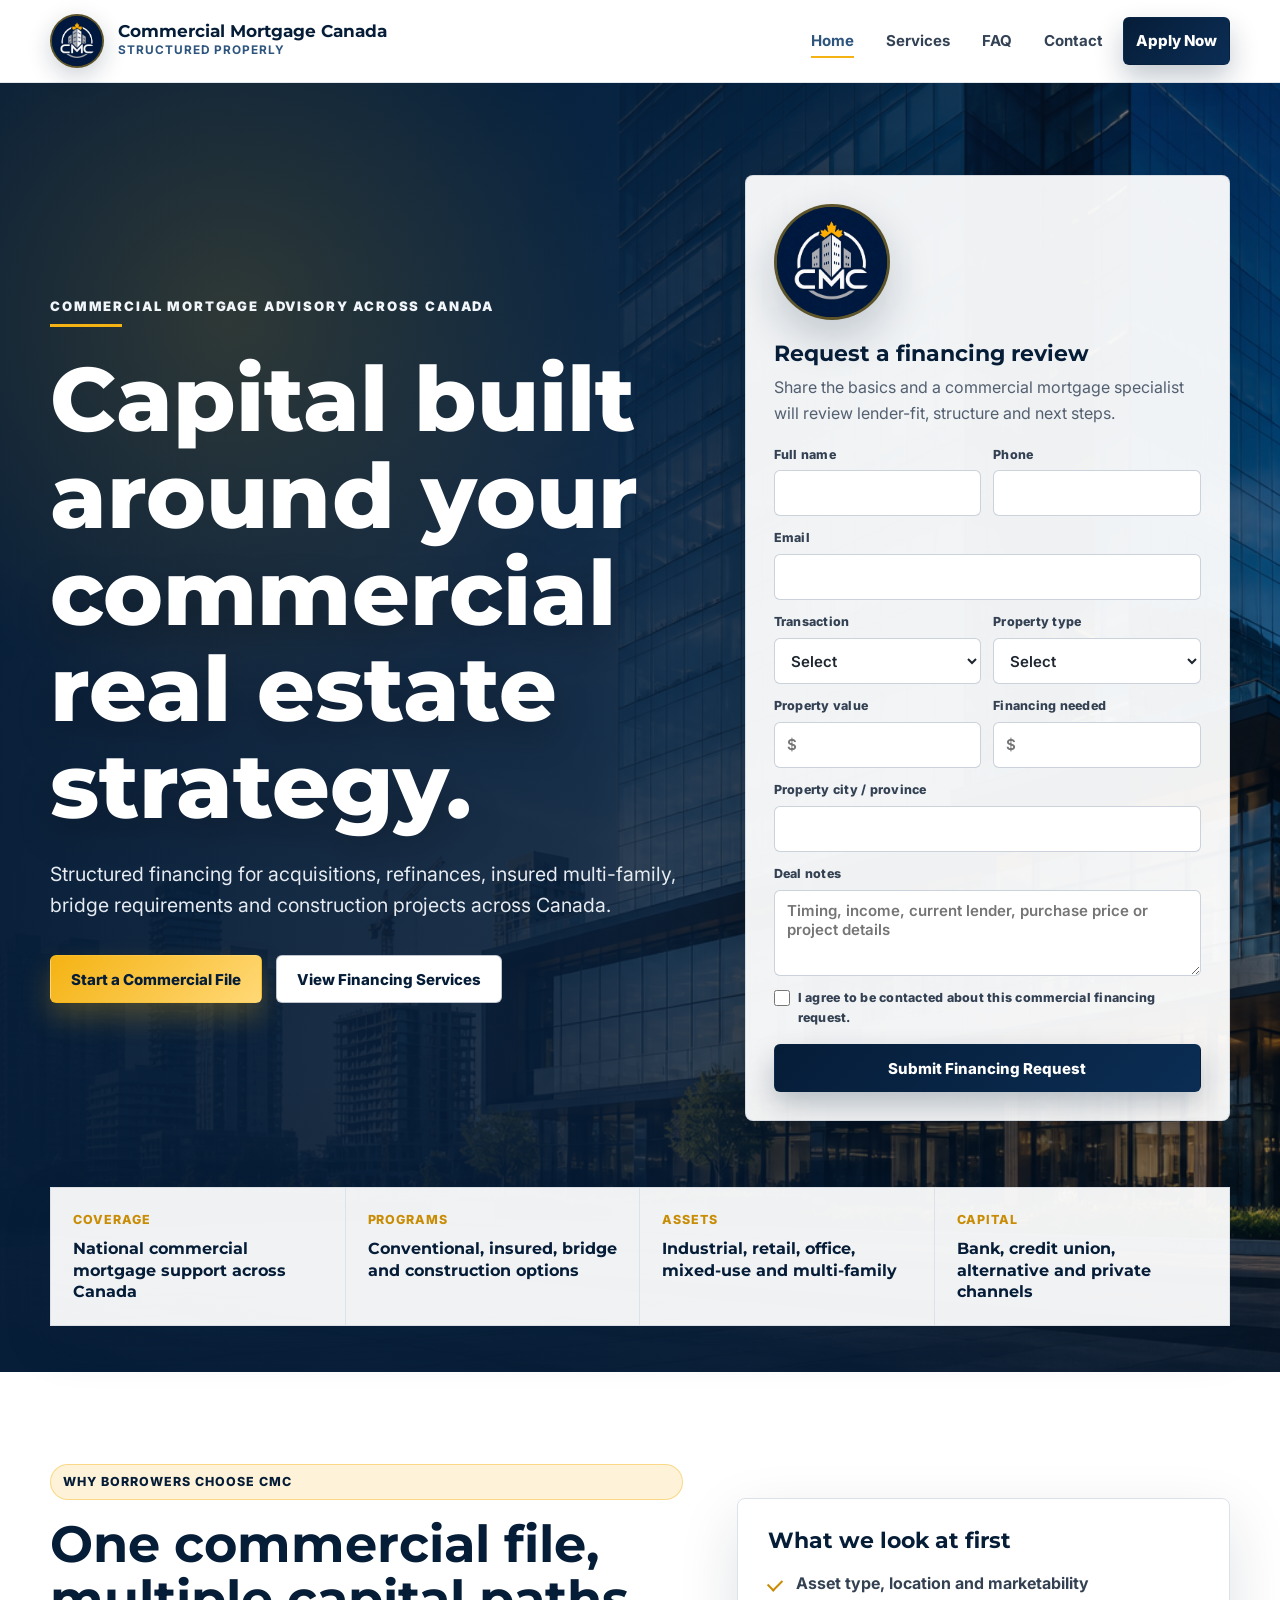
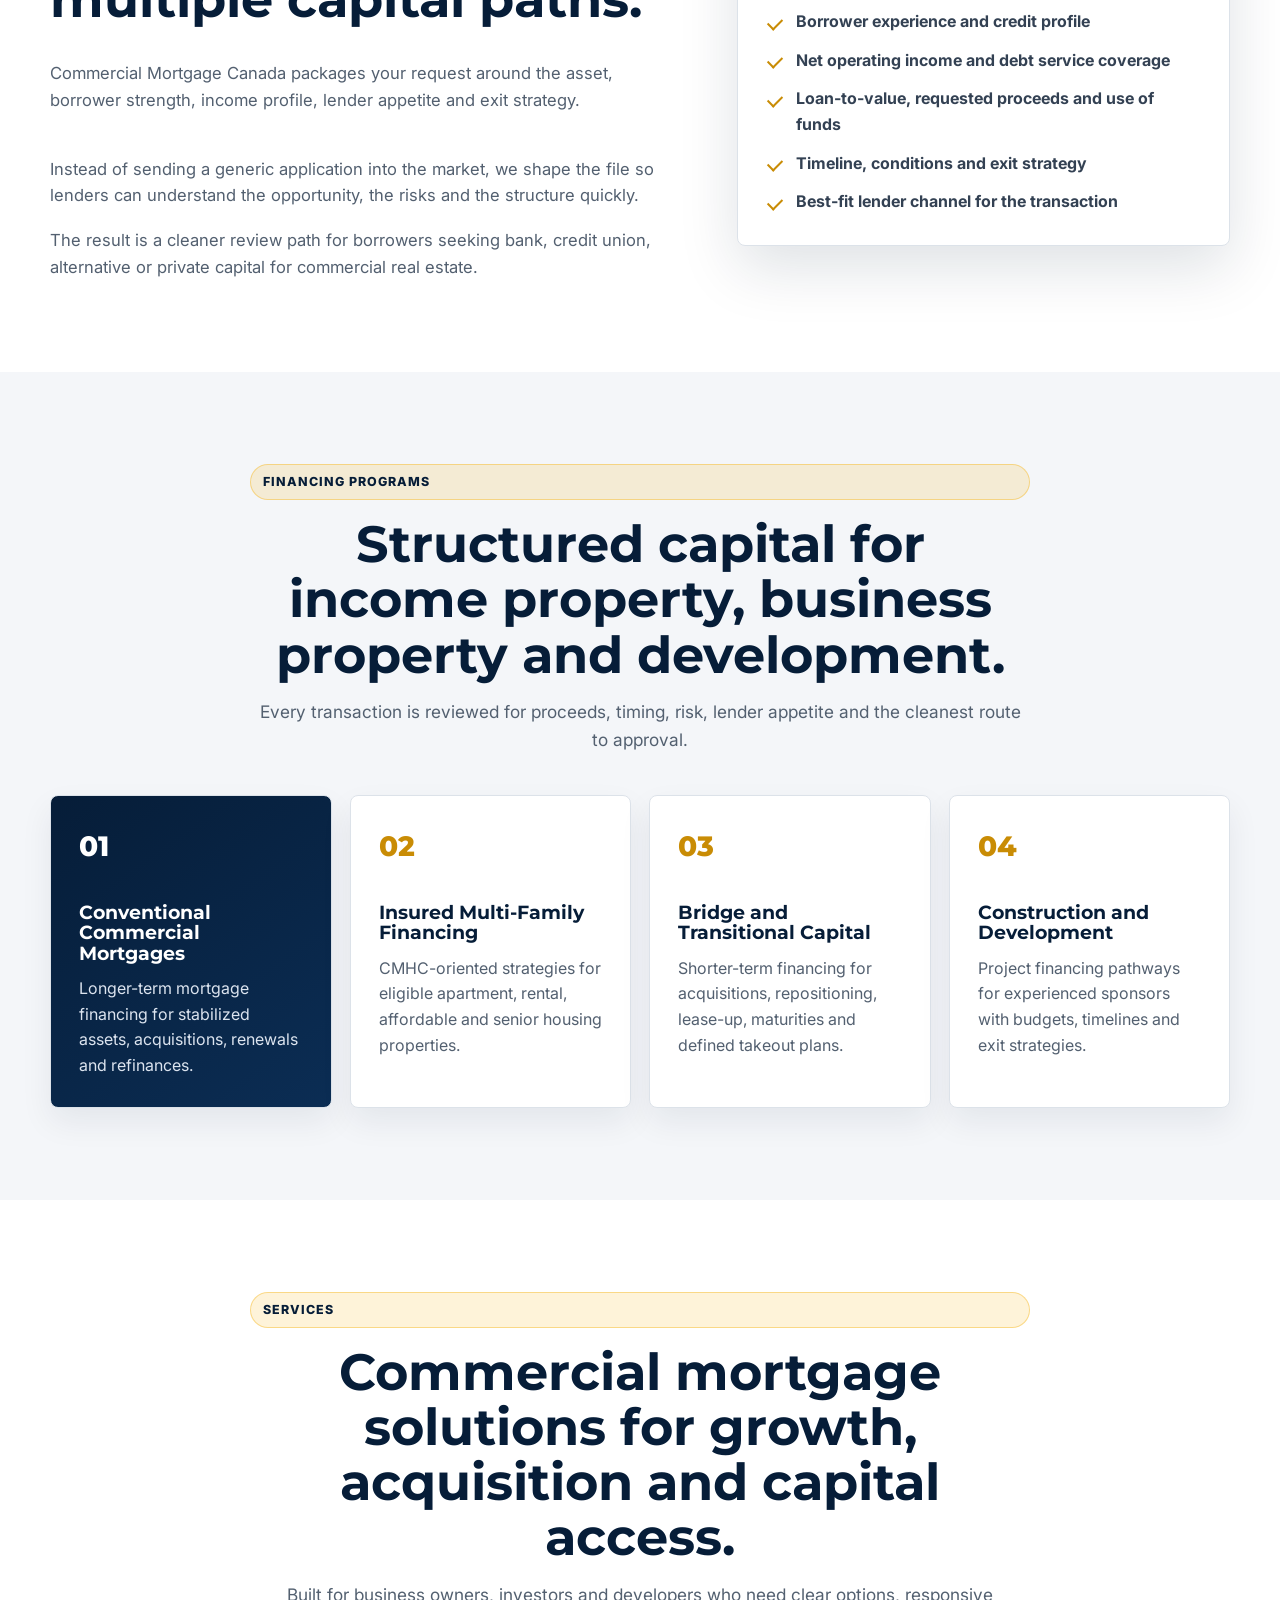
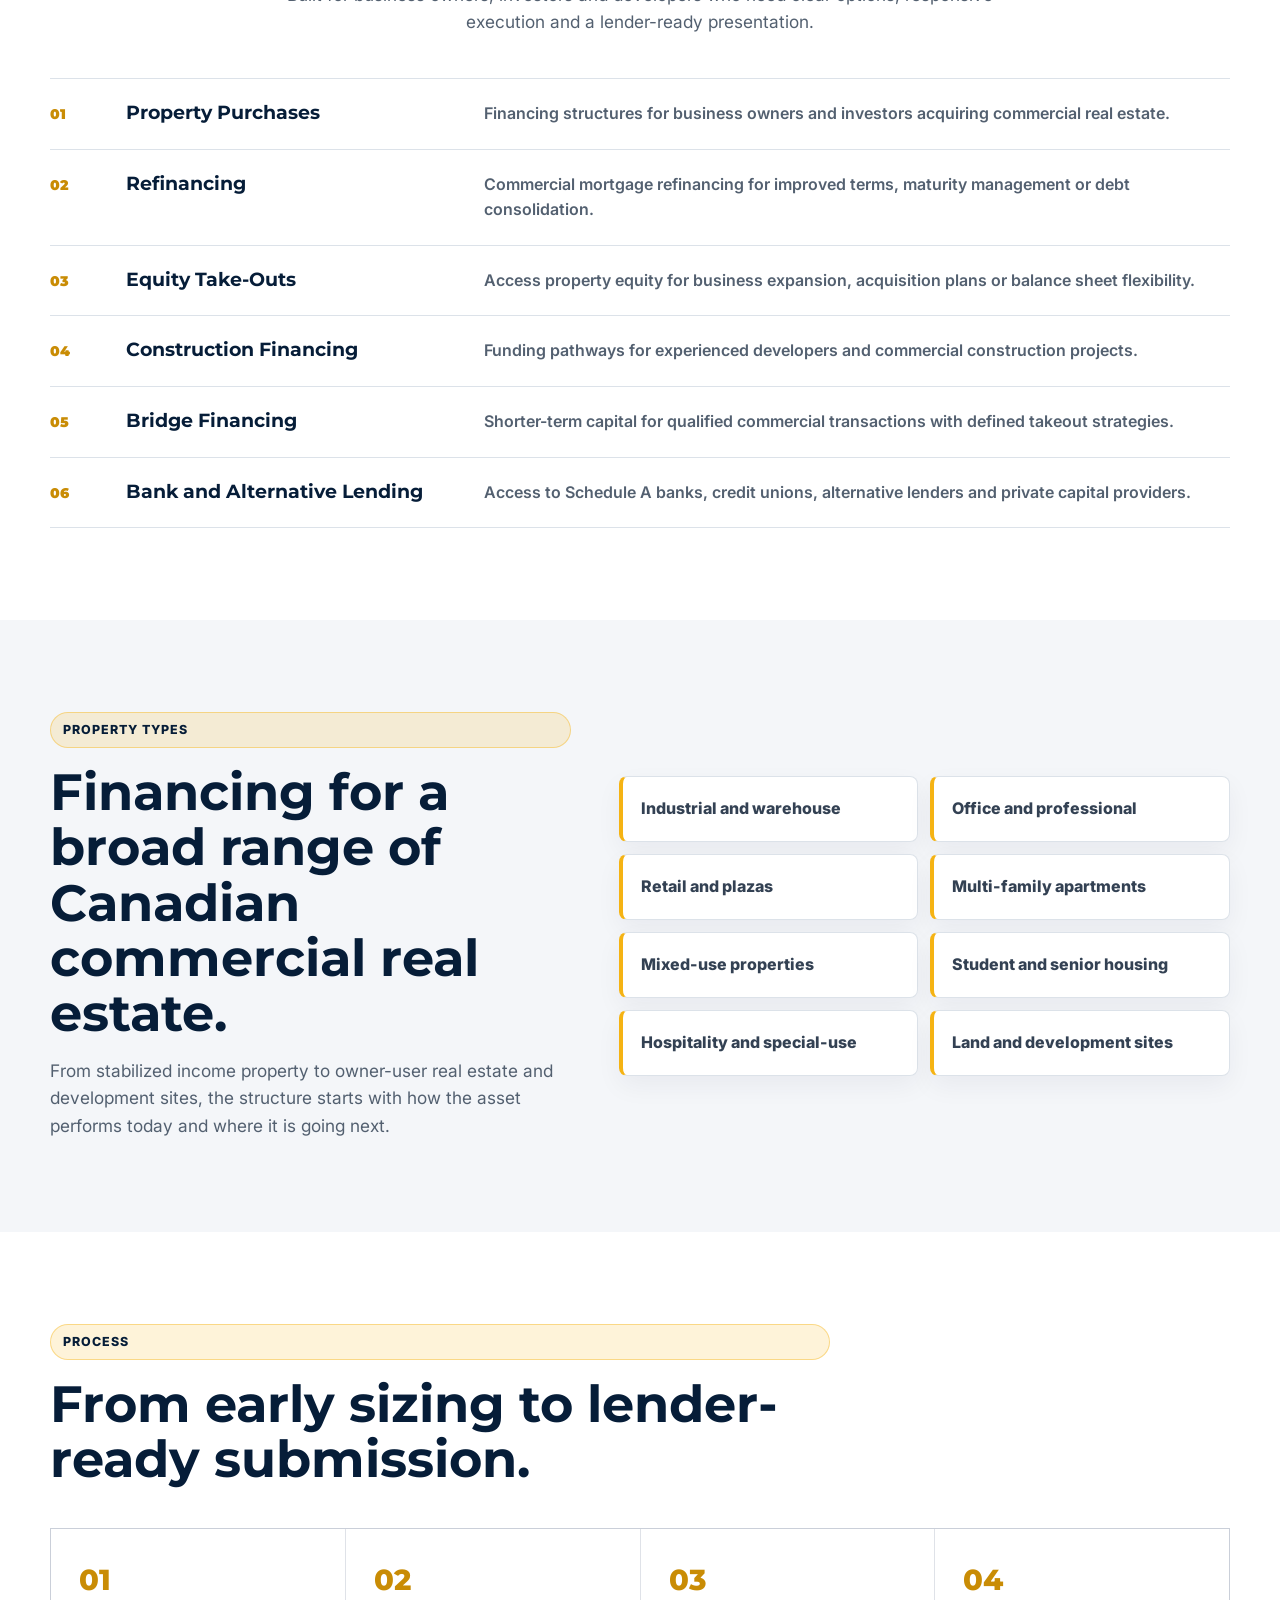
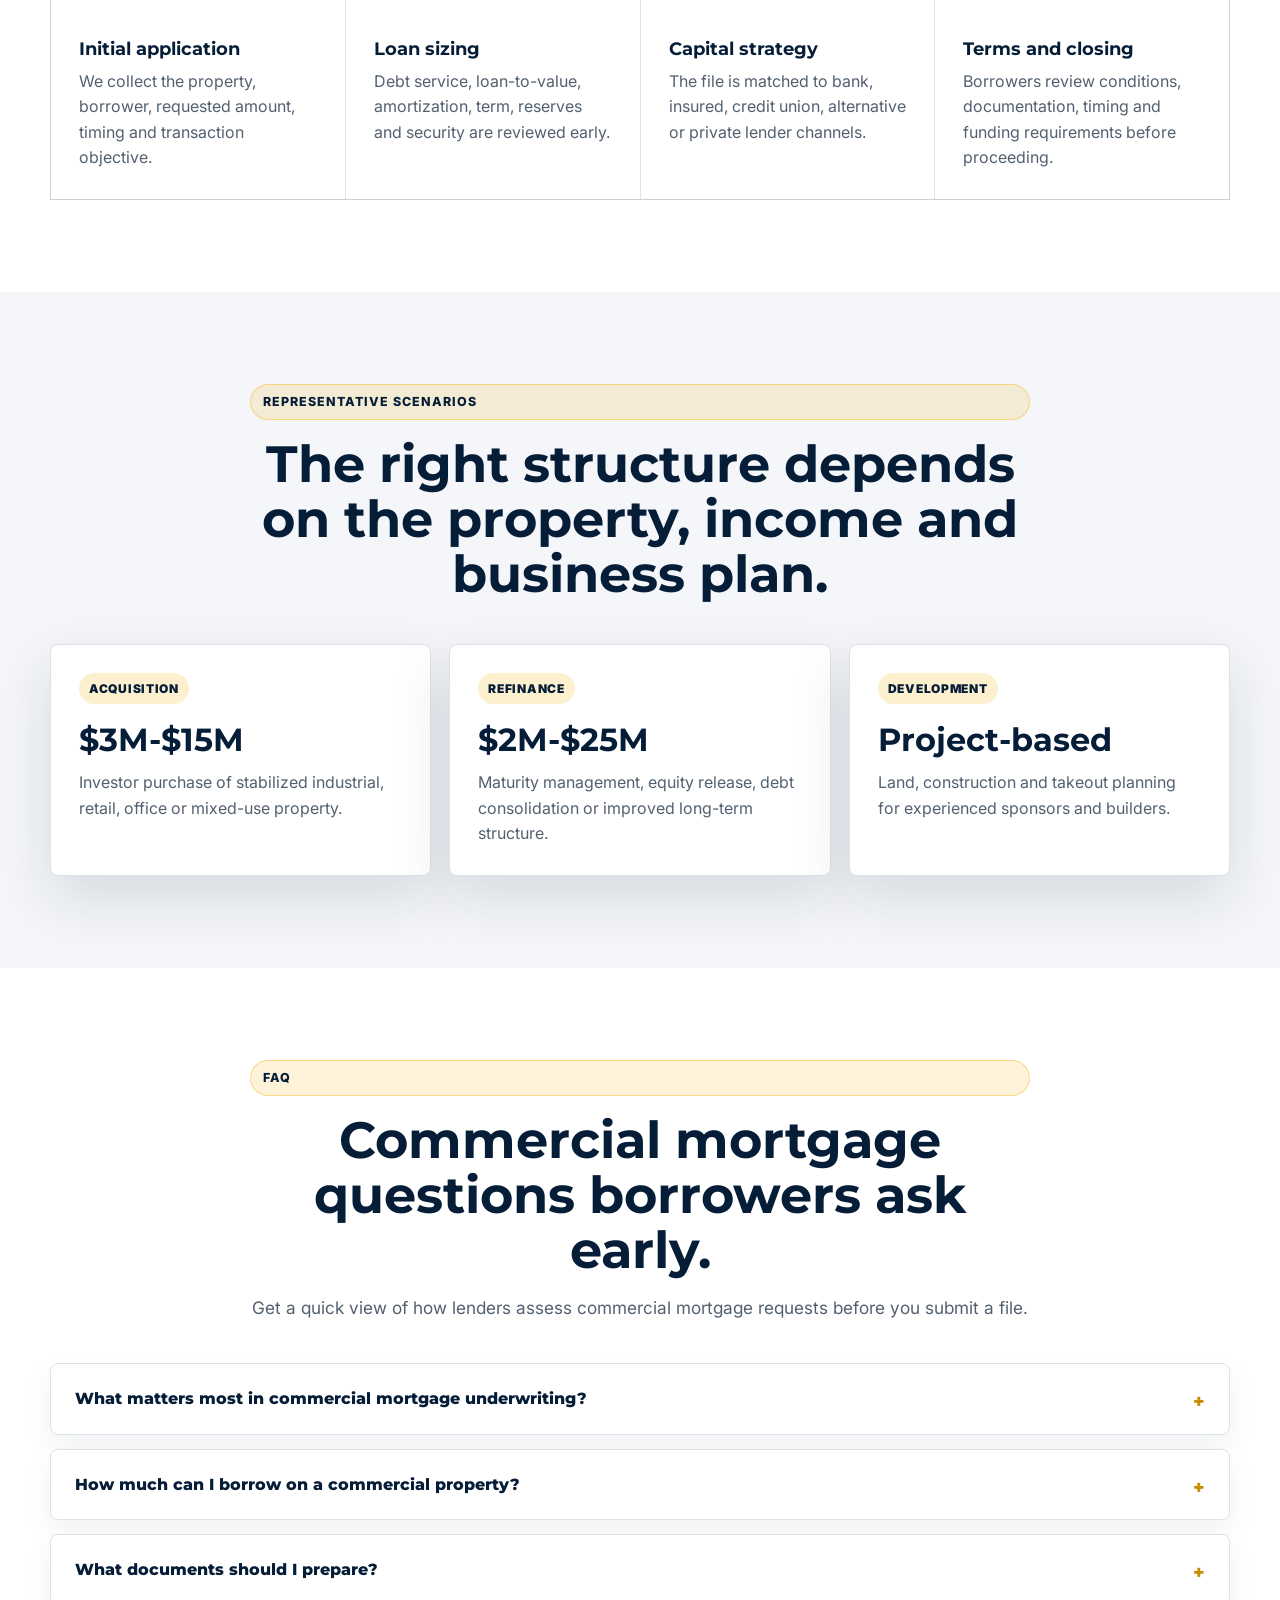
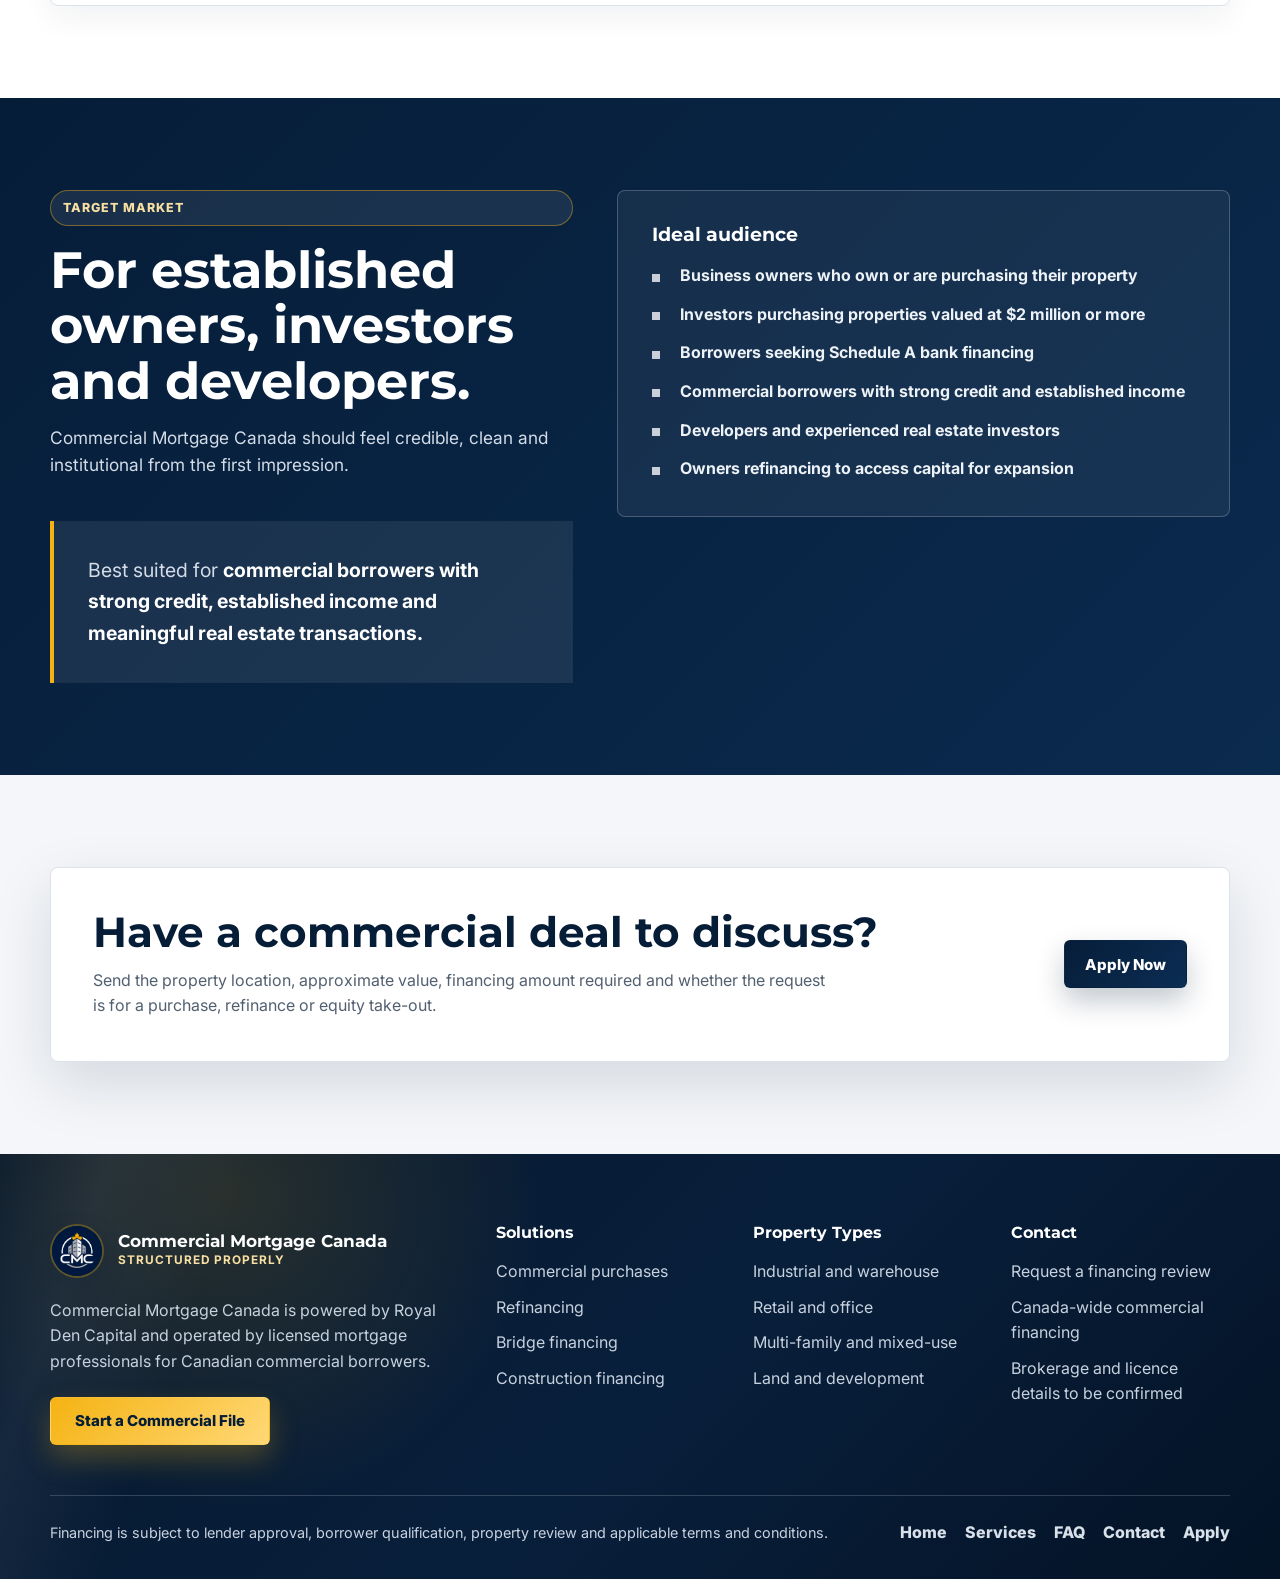
==== index.html @ d7c98128 "Initial commercial mortgage website" ====
<!DOCTYPE html>
<html lang="en">
<head>
  <meta charset="utf-8">
  <meta name="viewport" content="width=device-width, initial-scale=1">
  <title>Commercial Mortgage Canada | Commercial Mortgage Financing Across Canada</title>
  <meta name="description" content="Commercial mortgage financing for Canadian investors, developers and business owners. Conventional, insured, bridge, construction and refinance solutions.">
  <link rel="preconnect" href="https://fonts.googleapis.com">
  <link rel="preconnect" href="https://fonts.gstatic.com" crossorigin>
  <link href="https://fonts.googleapis.com/css2?family=Inter:wght@400;500;600;700;800&amp;family=Montserrat:wght@600;700;800&amp;display=swap" rel="stylesheet">
  <link rel="stylesheet" href="styles.css">
</head>
<body>
  <header class="site-header">
    <nav class="nav" aria-label="Primary navigation">
      <a class="brand" href="index.html" aria-label="Commercial Mortgage Canada home">
        <img class="brand-logo" src="assets/cmc-logo.jpeg" alt="" aria-hidden="true">
        <span class="logo-text">
          <strong>Commercial Mortgage Canada</strong>
          <span>Structured properly</span>
        </span>
      </a>
      <div class="nav-links">
        <a href="index.html" aria-current="page">Home</a>
        <a href="services.html">Services</a>
        <a href="faq.html">FAQ</a>
        <a href="contact.html">Contact</a>
        <a class="button button-primary" href="#application">Apply Now</a>
      </div>
    </nav>
  </header>

  <main>
    <section class="hero">
      <div class="container">
        <div class="hero-grid">
          <div>
            <span class="hero-kicker">Commercial mortgage advisory across Canada</span>
            <h1>Capital built around your <span>commercial real estate strategy.</span></h1>
            <p class="hero-lead">
              Structured financing for acquisitions, refinances, insured multi-family, bridge requirements and construction projects across Canada.
            </p>
            <div class="hero-actions">
              <a class="button button-light" href="#application">Start a Commercial File</a>
              <a class="button button-secondary" href="services.html">View Financing Services</a>
            </div>
          </div>
          <aside class="application-card" id="application" aria-label="Commercial mortgage application form">
            <img class="hero-logo" src="assets/cmc-logo.jpeg" alt="Commercial Mortgage Canada logo">
            <h2>Request a financing review</h2>
            <p>Share the basics and a commercial mortgage specialist will review lender-fit, structure and next steps.</p>
            <form class="lead-form" action="#" method="post">
              <div class="form-row">
                <label>
                  Full name
                  <input name="Full name" type="text" autocomplete="name" required>
                </label>
                <label>
                  Phone
                  <input name="Phone" type="tel" autocomplete="tel" required>
                </label>
              </div>
              <label>
                Email
                <input name="Email" type="email" autocomplete="email" required>
              </label>
              <div class="form-row">
                <label>
                  Transaction
                  <select name="Transaction type" required>
                    <option value="">Select</option>
                    <option>Purchase</option>
                    <option>Refinance</option>
                    <option>Equity take-out</option>
                    <option>Construction</option>
                    <option>Bridge financing</option>
                  </select>
                </label>
                <label>
                  Property type
                  <select name="Property type" required>
                    <option value="">Select</option>
                    <option>Commercial</option>
                    <option>Industrial</option>
                    <option>Multi-family</option>
                    <option>Mixed-use</option>
                    <option>Land/development</option>
                  </select>
                </label>
              </div>
              <div class="form-row">
                <label>
                  Property value
                  <input name="Property value" type="text" inputmode="decimal" placeholder="$">
                </label>
                <label>
                  Financing needed
                  <input name="Financing needed" type="text" inputmode="decimal" placeholder="$">
                </label>
              </div>
              <label>
                Property city / province
                <input name="Property location" type="text" autocomplete="address-level2">
              </label>
              <label>
                Deal notes
                <textarea name="Deal notes" rows="3" placeholder="Timing, income, current lender, purchase price or project details"></textarea>
              </label>
              <label class="consent-line">
                <input name="Consent" type="checkbox" required>
                <span>I agree to be contacted about this commercial financing request.</span>
              </label>
              <button class="button button-primary" type="submit">Submit Financing Request</button>
            </form>
          </aside>
        </div>

        <div class="trust-bar" aria-label="Commercial Mortgage Canada capabilities">
          <div class="trust-item">
            <span>Coverage</span>
            <strong>National commercial mortgage support across Canada</strong>
          </div>
          <div class="trust-item">
            <span>Programs</span>
            <strong>Conventional, insured, bridge and construction options</strong>
          </div>
          <div class="trust-item">
            <span>Assets</span>
            <strong>Industrial, retail, office, mixed-use and multi-family</strong>
          </div>
          <div class="trust-item">
            <span>Capital</span>
            <strong>Bank, credit union, alternative and private channels</strong>
          </div>
        </div>
      </div>
    </section>

    <section class="section">
      <div class="container split">
        <div class="content-copy">
          <div class="section-heading">
            <span class="eyebrow">Why borrowers choose CMC</span>
            <h2>One commercial file, multiple capital paths.</h2>
            <p>
              Commercial Mortgage Canada packages your request around the asset, borrower strength, income profile, lender appetite and exit strategy.
            </p>
          </div>
          <p>
            Instead of sending a generic application into the market, we shape the file so lenders can understand the opportunity, the risks and the structure quickly.
          </p>
          <p>
            The result is a cleaner review path for borrowers seeking bank, credit union, alternative or private capital for commercial real estate.
          </p>
        </div>
        <aside class="finance-panel">
          <h3>What we look at first</h3>
          <ul class="check-list">
            <li>Asset type, location and marketability</li>
            <li>Borrower experience and credit profile</li>
            <li>Net operating income and debt service coverage</li>
            <li>Loan-to-value, requested proceeds and use of funds</li>
            <li>Timeline, conditions and exit strategy</li>
            <li>Best-fit lender channel for the transaction</li>
          </ul>
        </aside>
      </div>
    </section>

    <section class="section section-muted">
      <div class="container">
        <div class="section-heading center">
          <span class="eyebrow">Financing programs</span>
          <h2>Structured capital for income property, business property and development.</h2>
          <p>
            Every transaction is reviewed for proceeds, timing, risk, lender appetite and the cleanest route to approval.
          </p>
        </div>
        <div class="program-grid">
          <article class="program-card featured">
            <span>01</span>
            <h3>Conventional Commercial Mortgages</h3>
            <p>Longer-term mortgage financing for stabilized assets, acquisitions, renewals and refinances.</p>
          </article>
          <article class="program-card">
            <span>02</span>
            <h3>Insured Multi-Family Financing</h3>
            <p>CMHC-oriented strategies for eligible apartment, rental, affordable and senior housing properties.</p>
          </article>
          <article class="program-card">
            <span>03</span>
            <h3>Bridge and Transitional Capital</h3>
            <p>Shorter-term financing for acquisitions, repositioning, lease-up, maturities and defined takeout plans.</p>
          </article>
          <article class="program-card">
            <span>04</span>
            <h3>Construction and Development</h3>
            <p>Project financing pathways for experienced sponsors with budgets, timelines and exit strategies.</p>
          </article>
        </div>
      </div>
    </section>

    <section class="section">
      <div class="container">
        <div class="section-heading center">
          <span class="eyebrow">Services</span>
          <h2>Commercial mortgage solutions for growth, acquisition and capital access.</h2>
          <p>
            Built for business owners, investors and developers who need clear options, responsive execution and a lender-ready presentation.
          </p>
        </div>
        <div class="service-links">
          <a class="service-link" href="commercial-purchases.html">
            <span>01</span>
            <strong>Property Purchases</strong>
            <em>Financing structures for business owners and investors acquiring commercial real estate.</em>
          </a>
          <a class="service-link" href="refinancing.html">
            <span>02</span>
            <strong>Refinancing</strong>
            <em>Commercial mortgage refinancing for improved terms, maturity management or debt consolidation.</em>
          </a>
          <a class="service-link" href="refinancing.html">
            <span>03</span>
            <strong>Equity Take-Outs</strong>
            <em>Access property equity for business expansion, acquisition plans or balance sheet flexibility.</em>
          </a>
          <a class="service-link" href="construction-financing.html">
            <span>04</span>
            <strong>Construction Financing</strong>
            <em>Funding pathways for experienced developers and commercial construction projects.</em>
          </a>
          <a class="service-link" href="bridge-financing.html">
            <span>05</span>
            <strong>Bridge Financing</strong>
            <em>Shorter-term capital for qualified commercial transactions with defined takeout strategies.</em>
          </a>
          <a class="service-link" href="services.html">
            <span>06</span>
            <strong>Bank and Alternative Lending</strong>
            <em>Access to Schedule A banks, credit unions, alternative lenders and private capital providers.</em>
          </a>
        </div>
      </div>
    </section>

    <section class="section section-muted">
      <div class="container">
        <div class="asset-layout">
          <div class="section-heading">
            <span class="eyebrow">Property types</span>
            <h2>Financing for a broad range of Canadian commercial real estate.</h2>
            <p>
              From stabilized income property to owner-user real estate and development sites, the structure starts with how the asset performs today and where it is going next.
            </p>
          </div>
          <div class="asset-grid">
            <span>Industrial and warehouse</span>
            <span>Office and professional</span>
            <span>Retail and plazas</span>
            <span>Multi-family apartments</span>
            <span>Mixed-use properties</span>
            <span>Student and senior housing</span>
            <span>Hospitality and special-use</span>
            <span>Land and development sites</span>
          </div>
        </div>
      </div>
    </section>

    <section class="section">
      <div class="container">
        <div class="section-heading">
          <span class="eyebrow">Process</span>
          <h2>From early sizing to lender-ready submission.</h2>
        </div>
        <div class="process-grid">
          <article class="process-step">
            <span>01</span>
            <h3>Initial application</h3>
            <p>We collect the property, borrower, requested amount, timing and transaction objective.</p>
          </article>
          <article class="process-step">
            <span>02</span>
            <h3>Loan sizing</h3>
            <p>Debt service, loan-to-value, amortization, term, reserves and security are reviewed early.</p>
          </article>
          <article class="process-step">
            <span>03</span>
            <h3>Capital strategy</h3>
            <p>The file is matched to bank, insured, credit union, alternative or private lender channels.</p>
          </article>
          <article class="process-step">
            <span>04</span>
            <h3>Terms and closing</h3>
            <p>Borrowers review conditions, documentation, timing and funding requirements before proceeding.</p>
          </article>
        </div>
      </div>
    </section>

    <section class="section section-muted">
      <div class="container">
        <div class="section-heading center">
          <span class="eyebrow">Representative scenarios</span>
          <h2>The right structure depends on the property, income and business plan.</h2>
        </div>
        <div class="scenario-grid">
          <article class="scenario-card">
            <span>Acquisition</span>
            <strong>$3M-$15M</strong>
            <p>Investor purchase of stabilized industrial, retail, office or mixed-use property.</p>
          </article>
          <article class="scenario-card">
            <span>Refinance</span>
            <strong>$2M-$25M</strong>
            <p>Maturity management, equity release, debt consolidation or improved long-term structure.</p>
          </article>
          <article class="scenario-card">
            <span>Development</span>
            <strong>Project-based</strong>
            <p>Land, construction and takeout planning for experienced sponsors and builders.</p>
          </article>
        </div>
      </div>
    </section>

    <section class="section">
      <div class="container">
        <div class="section-heading center">
          <span class="eyebrow">FAQ</span>
          <h2>Commercial mortgage questions borrowers ask early.</h2>
          <p>
            Get a quick view of how lenders assess commercial mortgage requests before you submit a file.
          </p>
        </div>
        <div class="faq-list">
          <details class="faq-item">
            <summary>What matters most in commercial mortgage underwriting?</summary>
            <p>Lenders review the property, borrower, income, loan-to-value, debt service coverage, market, lease profile, environmental risk and exit strategy. Personal strength matters, but income-producing commercial property is heavily assessed on the asset's cash flow.</p>
          </details>
          <details class="faq-item">
            <summary>How much can I borrow on a commercial property?</summary>
            <p>The answer depends on property type, value, net operating income, debt service coverage, lender channel and transaction purpose. Stabilized income properties often size differently than construction, land, hospitality or bridge scenarios.</p>
          </details>
          <details class="faq-item">
            <summary>What documents should I prepare?</summary>
            <p>Useful starting documents include a rent roll, operating statements, purchase agreement or mortgage statement, property tax bill, borrower financials, corporate structure, appraisal if available and a clear summary of the request.</p>
          </details>
        </div>
      </div>
    </section>

    <section class="section section-navy">
      <div class="container audience-grid">
        <div>
          <div class="section-heading">
            <span class="eyebrow">Target Market</span>
            <h2>For established owners, investors and developers.</h2>
            <p>
              Commercial Mortgage Canada should feel credible, clean and institutional from the first impression.
            </p>
          </div>
          <div class="profile-block">
            <p>
              Best suited for <strong>commercial borrowers with strong credit, established income and meaningful real estate transactions.</strong>
            </p>
          </div>
        </div>
        <div class="audience-card">
          <h3>Ideal audience</h3>
          <ul class="plain-list">
            <li>Business owners who own or are purchasing their property</li>
            <li>Investors purchasing properties valued at $2 million or more</li>
            <li>Borrowers seeking Schedule A bank financing</li>
            <li>Commercial borrowers with strong credit and established income</li>
            <li>Developers and experienced real estate investors</li>
            <li>Owners refinancing to access capital for expansion</li>
          </ul>
        </div>
      </div>
    </section>

    <section class="section section-muted" id="contact">
      <div class="container">
        <div class="cta-band">
          <div>
            <h2>Have a commercial deal to discuss?</h2>
            <p>
              Send the property location, approximate value, financing amount required and whether the request is for a purchase, refinance or equity take-out.
            </p>
          </div>
          <a class="button button-primary" href="#application">Apply Now</a>
        </div>
      </div>
    </section>
  </main>

  <footer class="site-footer">
    <div class="container">
      <div class="footer-main">
        <div class="footer-brand">
          <a class="brand footer-brand-link" href="index.html" aria-label="Commercial Mortgage Canada home">
            <img class="brand-logo" src="assets/cmc-logo.jpeg" alt="" aria-hidden="true">
            <span class="logo-text">
              <strong>Commercial Mortgage Canada</strong>
              <span>Structured properly</span>
            </span>
          </a>
          <p>
            Commercial Mortgage Canada is powered by Royal Den Capital and operated by licensed mortgage professionals for Canadian commercial borrowers.
          </p>
          <a class="button button-light footer-cta" href="#application">Start a Commercial File</a>
        </div>
        <div class="footer-column">
          <h2>Solutions</h2>
          <a href="commercial-purchases.html">Commercial purchases</a>
          <a href="refinancing.html">Refinancing</a>
          <a href="bridge-financing.html">Bridge financing</a>
          <a href="construction-financing.html">Construction financing</a>
        </div>
        <div class="footer-column">
          <h2>Property Types</h2>
          <a href="industrial-warehouse.html">Industrial and warehouse</a>
          <a href="retail-office.html">Retail and office</a>
          <a href="multifamily-mixed-use.html">Multi-family and mixed-use</a>
          <a href="land-development.html">Land and development</a>
        </div>
        <div class="footer-column">
          <h2>Contact</h2>
          <a href="contact.html">Request a financing review</a>
          <span>Canada-wide commercial financing</span>
          <span>Brokerage and licence details to be confirmed</span>
        </div>
      </div>
      <div class="footer-bottom">
        <p>Financing is subject to lender approval, borrower qualification, property review and applicable terms and conditions.</p>
        <div class="footer-links">
          <a href="index.html">Home</a>
          <a href="services.html">Services</a>
          <a href="faq.html">FAQ</a>
          <a href="contact.html">Contact</a>
          <a href="#application">Apply</a>
        </div>
      </div>
    </div>
  </footer>
  <script src="assets/site.js"></script>
</body>
</html>
---- styles.css ----
:root {
  --navy: #061d38;
  --navy-2: #0b2d54;
  --steel: #2d557d;
  --gold: #f5b313;
  --gold-dark: #c98c05;
  --silver: #c9d0da;
  --charcoal: #1e2630;
  --ink-soft: #536070;
  --line: #dce2e9;
  --panel: #f4f6f9;
  --white: #ffffff;
  --success: #667f8d;
  --shadow: 0 22px 60px rgba(6, 29, 56, 0.13);
}

* {
  box-sizing: border-box;
}

html {
  scroll-behavior: smooth;
}

body {
  margin: 0;
  color: var(--charcoal);
  background: var(--white);
  font-family: "Inter", Arial, sans-serif;
  line-height: 1.6;
  animation: pageFade 640ms ease both;
}

img {
  display: block;
  max-width: 100%;
}

a {
  color: inherit;
  text-decoration: none;
}

.site-header {
  position: sticky;
  top: 0;
  z-index: 20;
  border-bottom: 1px solid rgba(220, 226, 233, 0.82);
  background: rgba(255, 255, 255, 0.96);
  backdrop-filter: blur(16px);
}

.nav {
  display: flex;
  align-items: center;
  justify-content: space-between;
  width: min(1180px, calc(100% - 40px));
  min-height: 82px;
  margin: 0 auto;
  gap: 28px;
}

.brand {
  display: flex;
  align-items: center;
  gap: 14px;
  min-width: 245px;
  transition: transform 220ms ease;
}

.brand:hover {
  transform: translateY(-1px);
}

.brand-logo {
  width: 54px;
  height: 54px;
  flex: 0 0 54px;
  border-radius: 50%;
  border: 2px solid rgba(245, 179, 19, 0.36);
  background: var(--navy);
  box-shadow: 0 8px 24px rgba(6, 29, 56, 0.2);
  object-fit: cover;
  transition: transform 260ms ease, box-shadow 260ms ease;
}

.brand:hover .brand-logo {
  transform: rotate(-3deg) scale(1.04);
  box-shadow: 0 12px 30px rgba(6, 29, 56, 0.28);
}

.logo-text {
  display: grid;
  gap: 1px;
}

.logo-text strong {
  color: var(--navy);
  font-family: "Montserrat", Arial, sans-serif;
  font-size: 1.04rem;
  font-weight: 700;
  line-height: 1.1;
}

.logo-text span {
  color: var(--steel);
  font-size: 0.74rem;
  font-weight: 700;
  letter-spacing: 0.08em;
  text-transform: uppercase;
}

.nav-links {
  display: flex;
  align-items: center;
  justify-content: flex-end;
  gap: 8px;
  color: #344255;
  font-size: 0.94rem;
  font-weight: 700;
}

.nav-links a {
  position: relative;
  padding: 10px 12px;
  transition: color 180ms ease;
}

.nav-links a:not(.button)::after {
  content: "";
  position: absolute;
  right: 12px;
  bottom: 5px;
  left: 12px;
  height: 2px;
  background: var(--gold);
  transform: scaleX(0);
  transform-origin: left;
  transition: transform 200ms ease;
}

.nav-links a:hover,
.nav-links a[aria-current="page"] {
  color: var(--steel);
}

.nav-links a:hover::after,
.nav-links a[aria-current="page"]::after {
  transform: scaleX(1);
}

.button,
button.button {
  display: inline-flex;
  align-items: center;
  justify-content: center;
  min-height: 48px;
  padding: 13px 20px;
  border: 1px solid transparent;
  border-radius: 6px;
  font: 800 0.94rem/1 "Inter", Arial, sans-serif;
  cursor: pointer;
  transition: transform 180ms ease, box-shadow 180ms ease, background 180ms ease;
}

.button:hover {
  transform: translateY(-2px);
}

.button-primary {
  color: var(--white);
  background: linear-gradient(135deg, var(--navy), var(--navy-2));
  box-shadow: 0 13px 28px rgba(6, 29, 56, 0.24);
}

.button-secondary {
  color: var(--navy);
  border-color: rgba(167, 176, 190, 0.75);
  background: var(--white);
}

.button-light {
  color: var(--navy);
  background: linear-gradient(135deg, var(--gold), #ffd876);
  box-shadow: 0 14px 28px rgba(245, 179, 19, 0.26);
}

.hero {
  position: relative;
  min-height: calc(100vh - 82px);
  padding: 92px 0 46px;
  color: var(--white);
  background: linear-gradient(90deg, rgba(6, 29, 56, 0.98), rgba(6, 29, 56, 0.86) 46%, rgba(6, 29, 56, 0.34)), url("assets/commercial-hero.png") center / cover;
  animation: heroPan 18s ease-in-out infinite alternate;
}

.hero::after {
  content: "";
  position: absolute;
  inset: auto 0 0;
  height: 116px;
  background: linear-gradient(0deg, rgba(6, 29, 56, 0.42), transparent);
}

.hero::before {
  content: "";
  position: absolute;
  inset: 0;
  background: radial-gradient(circle at 18% 18%, rgba(245, 179, 19, 0.16), transparent 27%);
  animation: glowDrift 7s ease-in-out infinite alternate;
}

.container {
  width: min(1180px, calc(100% - 40px));
  margin: 0 auto;
}

.hero-grid {
  position: relative;
  z-index: 1;
  display: grid;
  grid-template-columns: minmax(0, 0.95fr) minmax(420px, 0.72fr);
  align-items: center;
  gap: 54px;
}

.hero-grid > *,
.trust-item,
.section-heading,
.content-copy > p,
.finance-panel,
.program-card,
.service-card,
.asset-grid span,
.process-step,
.scenario-card,
.audience-card,
.profile-block,
.cta-band,
.detail-card,
.footer-main > *,
.footer-bottom {
  animation: riseIn 720ms ease both;
}

.reveal-on-scroll {
  opacity: 0;
  transform: translateY(24px);
  transition: opacity 620ms ease, transform 620ms ease;
}

.reveal-on-scroll.is-visible {
  opacity: 1;
  transform: translateY(0);
}

.hero-grid > *:nth-child(2),
.trust-item:nth-child(2),
.program-card:nth-child(2),
.service-card:nth-child(2),
.asset-grid span:nth-child(2),
.process-step:nth-child(2),
.scenario-card:nth-child(2),
.detail-card:nth-child(2),
.footer-main > *:nth-child(2) {
  animation-delay: 90ms;
}

.trust-item:nth-child(3),
.program-card:nth-child(3),
.service-card:nth-child(3),
.asset-grid span:nth-child(3),
.process-step:nth-child(3),
.scenario-card:nth-child(3),
.detail-card:nth-child(3),
.footer-main > *:nth-child(3) {
  animation-delay: 170ms;
}

.trust-item:nth-child(4),
.program-card:nth-child(4),
.service-card:nth-child(4),
.asset-grid span:nth-child(4),
.process-step:nth-child(4),
.detail-card:nth-child(4),
.footer-main > *:nth-child(4) {
  animation-delay: 250ms;
}

.eyebrow {
  display: inline-flex;
  align-items: center;
  min-height: 32px;
  padding: 7px 12px;
  border: 1px solid rgba(245, 179, 19, 0.42);
  border-radius: 999px;
  color: var(--navy);
  background: rgba(245, 179, 19, 0.16);
  font-size: 0.78rem;
  font-weight: 800;
  letter-spacing: 0.08em;
  text-transform: uppercase;
}

.hero .eyebrow,
.page-hero .eyebrow,
.section-navy .eyebrow {
  color: #f8dfa2;
  background: rgba(255, 255, 255, 0.08);
}

.hero-kicker {
  position: relative;
  display: inline-block;
  padding-bottom: 10px;
  color: #f2f6fb;
  font-size: 0.82rem;
  font-weight: 900;
  letter-spacing: 0.14em;
  text-transform: uppercase;
}

.hero-kicker::after {
  content: "";
  position: absolute;
  bottom: 0;
  left: 0;
  width: 72px;
  height: 3px;
  background: var(--gold);
}

h1,
h2,
h3 {
  margin: 0;
  color: var(--navy);
  font-family: "Montserrat", Arial, sans-serif;
  line-height: 1.08;
}

.hero h1 {
  max-width: 860px;
  margin-top: 24px;
  color: var(--white);
  font-size: clamp(3rem, 7vw, 5.8rem);
  font-weight: 800;
}

.hero h1 span {
  color: #ffffff;
  text-shadow: 0 14px 36px rgba(0, 0, 0, 0.26);
}

.hero-lead {
  max-width: 760px;
  margin: 24px 0 0;
  color: #e6ebf1;
  font-size: 1.22rem;
}

.hero-actions {
  display: flex;
  flex-wrap: wrap;
  gap: 14px;
  margin-top: 34px;
}

.application-card {
  width: 100%;
  padding: 28px;
  border: 1px solid rgba(201, 208, 218, 0.64);
  border-radius: 8px;
  background: rgba(255, 255, 255, 0.94);
  box-shadow: 0 26px 70px rgba(0, 0, 0, 0.22);
  transition: transform 240ms ease, box-shadow 240ms ease;
}

.application-card:hover {
  transform: translateY(-4px);
  box-shadow: 0 30px 78px rgba(0, 0, 0, 0.28);
}

.hero-logo {
  width: 116px;
  height: 116px;
  margin-bottom: 22px;
  border-radius: 50%;
  border: 3px solid rgba(245, 179, 19, 0.36);
  background: var(--navy);
  box-shadow: 0 18px 44px rgba(6, 29, 56, 0.2);
  object-fit: cover;
  animation: logoFloat 4.8s ease-in-out infinite;
}

.application-card h2 {
  font-size: 1.35rem;
}

.application-card p {
  margin: 10px 0 18px;
  color: var(--ink-soft);
}

.lead-form {
  display: grid;
  gap: 12px;
}

.form-row {
  display: grid;
  grid-template-columns: repeat(2, minmax(0, 1fr));
  gap: 12px;
}

.lead-form label {
  display: grid;
  gap: 6px;
  color: #334153;
  font-size: 0.78rem;
  font-weight: 800;
  letter-spacing: 0.02em;
}

.lead-form input,
.lead-form select,
.lead-form textarea {
  width: 100%;
  min-height: 46px;
  border: 1px solid rgba(201, 208, 218, 0.95);
  border-radius: 6px;
  padding: 11px 12px;
  color: var(--charcoal);
  background: var(--white);
  font: 600 0.94rem/1.25 "Inter", Arial, sans-serif;
  transition: border-color 180ms ease, box-shadow 180ms ease, transform 180ms ease;
}

.lead-form textarea {
  min-height: 86px;
  resize: vertical;
}

.lead-form input:focus,
.lead-form select:focus,
.lead-form textarea:focus {
  outline: 3px solid rgba(245, 179, 19, 0.28);
  border-color: var(--gold-dark);
  transform: translateY(-1px);
}

.consent-line {
  grid-template-columns: 18px 1fr;
  align-items: start;
  gap: 9px;
  color: var(--ink-soft);
  font-size: 0.76rem;
  font-weight: 700;
  letter-spacing: 0;
}

.consent-line input {
  width: 16px;
  min-height: 16px;
  margin: 2px 0 0;
}

.lead-form .button {
  width: 100%;
  margin-top: 4px;
}

.form-message {
  margin: 2px 0 0;
  padding: 12px 14px;
  border-left: 4px solid var(--gold);
  color: var(--navy);
  background: #fff7df;
  font-weight: 800;
}

.trust-bar {
  position: relative;
  z-index: 2;
  display: grid;
  grid-template-columns: repeat(4, 1fr);
  margin-top: 66px;
  border: 1px solid rgba(201, 208, 218, 0.5);
  background: rgba(255, 255, 255, 0.94);
  box-shadow: 0 18px 48px rgba(6, 29, 56, 0.16);
}

.trust-item {
  min-height: 112px;
  padding: 22px;
  border-right: 1px solid var(--line);
  transition: background 200ms ease, transform 200ms ease;
}

.trust-item:hover {
  background: #fffaf0;
  transform: translateY(-3px);
}

.trust-item:last-child {
  border-right: 0;
}

.trust-item span {
  display: block;
  color: var(--gold-dark);
  font-size: 0.78rem;
  font-weight: 800;
  letter-spacing: 0.08em;
  text-transform: uppercase;
}

.trust-item strong {
  display: block;
  margin-top: 8px;
  color: var(--navy);
  font-family: "Montserrat", Arial, sans-serif;
  font-size: 1.02rem;
  line-height: 1.32;
}

.section {
  padding: 92px 0;
}

.section-muted {
  background: var(--panel);
}

.section-navy {
  color: var(--white);
  background: linear-gradient(135deg, var(--navy), #0a2a4e);
}

.section-navy h2,
.section-navy h3 {
  color: var(--white);
}

.section-heading {
  display: grid;
  gap: 16px;
  max-width: 780px;
  margin-bottom: 42px;
}

.section-heading.center {
  margin-inline: auto;
  text-align: center;
}

.section-heading h2 {
  font-size: clamp(2rem, 4vw, 3.25rem);
}

.section-heading p {
  margin: 0;
  color: var(--ink-soft);
  font-size: 1.08rem;
}

.section-navy .section-heading p,
.section-navy p {
  color: #d3dce7;
}

.split {
  display: grid;
  grid-template-columns: minmax(0, 1fr) minmax(300px, 0.78fr);
  gap: 54px;
  align-items: center;
}

.content-copy p {
  margin: 18px 0 0;
  color: var(--ink-soft);
  font-size: 1.04rem;
}

.finance-panel {
  padding: 30px;
  border: 1px solid var(--line);
  border-radius: 8px;
  background: var(--white);
  box-shadow: var(--shadow);
  transition: transform 220ms ease, box-shadow 220ms ease;
}

.finance-panel:hover {
  transform: translateY(-4px);
  box-shadow: 0 26px 64px rgba(6, 29, 56, 0.17);
}

.finance-panel h3 {
  margin-bottom: 18px;
  font-size: 1.35rem;
}

.check-list,
.plain-list {
  display: grid;
  gap: 13px;
  margin: 0;
  padding: 0;
  list-style: none;
}

.check-list li,
.plain-list li {
  position: relative;
  padding-left: 28px;
  color: #334153;
  font-weight: 700;
}

.check-list li::before {
  content: "";
  position: absolute;
  left: 0;
  top: 0.54em;
  width: 12px;
  height: 7px;
  border-bottom: 2px solid var(--gold-dark);
  border-left: 2px solid var(--gold-dark);
  transform: rotate(-45deg);
}

.plain-list li::before {
  content: "";
  position: absolute;
  left: 0;
  top: 0.65em;
  width: 8px;
  height: 8px;
  background: var(--steel);
}

.services-grid {
  display: grid;
  grid-template-columns: repeat(3, 1fr);
  gap: 18px;
}

.service-links {
  display: grid;
  border-top: 1px solid var(--line);
}

.service-link {
  display: grid;
  grid-template-columns: 54px minmax(190px, 0.45fr) minmax(0, 1fr);
  gap: 22px;
  align-items: baseline;
  padding: 22px 0;
  border-bottom: 1px solid var(--line);
  transition: transform 190ms ease, border-color 190ms ease, color 190ms ease;
}

.service-link:hover {
  color: var(--navy);
  border-color: rgba(245, 179, 19, 0.72);
  transform: translateX(6px);
}

.service-link span {
  color: var(--gold-dark);
  font-family: "Montserrat", Arial, sans-serif;
  font-size: 0.88rem;
  font-weight: 900;
}

.service-link strong {
  color: var(--navy);
  font-family: "Montserrat", Arial, sans-serif;
  font-size: 1.2rem;
  line-height: 1.18;
}

.service-link em {
  color: var(--ink-soft);
  font-style: normal;
  font-weight: 600;
}

.program-grid {
  display: grid;
  grid-template-columns: repeat(4, 1fr);
  gap: 18px;
}

.program-card {
  min-height: 260px;
  padding: 28px;
  border: 1px solid var(--line);
  border-radius: 8px;
  background: var(--white);
  box-shadow: 0 14px 32px rgba(6, 29, 56, 0.07);
  transition: transform 220ms ease, box-shadow 220ms ease, border-color 220ms ease;
}

.program-card:hover,
.service-card:hover,
.detail-card:hover,
.scenario-card:hover {
  transform: translateY(-5px);
  border-color: rgba(245, 179, 19, 0.55);
  box-shadow: 0 24px 56px rgba(6, 29, 56, 0.13);
}

.program-card.featured {
  color: var(--white);
  background: linear-gradient(145deg, var(--navy), var(--navy-2));
}

.program-card span {
  display: block;
  margin-bottom: 34px;
  color: var(--gold-dark);
  font-family: "Montserrat", Arial, sans-serif;
  font-size: 1.75rem;
  font-weight: 800;
}

.program-card.featured span,
.program-card.featured h3 {
  color: var(--white);
}

.program-card h3 {
  font-size: 1.18rem;
}

.program-card p {
  margin: 12px 0 0;
  color: var(--ink-soft);
}

.program-card.featured p {
  color: #dce4ef;
}

.service-card {
  min-height: 188px;
  padding: 26px;
  border: 1px solid var(--line);
  border-radius: 8px;
  background: var(--white);
  box-shadow: 0 14px 32px rgba(6, 29, 56, 0.07);
  transition: transform 220ms ease, box-shadow 220ms ease, border-color 220ms ease;
}

.service-card span {
  display: grid;
  place-items: center;
  width: 38px;
  height: 38px;
  margin-bottom: 18px;
  border-radius: 6px;
  color: var(--white);
  background: linear-gradient(135deg, var(--navy), var(--steel));
  font-weight: 900;
}

.service-card h3 {
  font-size: 1.17rem;
}

.service-card p {
  margin: 10px 0 0;
  color: var(--ink-soft);
}

.asset-layout {
  display: grid;
  grid-template-columns: minmax(0, 0.92fr) minmax(420px, 1.08fr);
  gap: 48px;
  align-items: center;
}

.asset-layout .section-heading {
  margin-bottom: 0;
}

.asset-grid {
  display: grid;
  grid-template-columns: repeat(2, 1fr);
  gap: 12px;
}

.asset-grid span {
  min-height: 66px;
  display: flex;
  align-items: center;
  padding: 16px 18px;
  border: 1px solid var(--line);
  border-left: 4px solid var(--gold);
  border-radius: 8px;
  color: #334153;
  background: var(--white);
  font-weight: 800;
  box-shadow: 0 10px 26px rgba(6, 29, 56, 0.05);
  transition: transform 200ms ease, border-color 200ms ease, box-shadow 200ms ease;
}

.asset-grid span:hover {
  transform: translateX(5px);
  border-color: rgba(245, 179, 19, 0.65);
  box-shadow: 0 16px 34px rgba(6, 29, 56, 0.1);
}

.process-grid {
  display: grid;
  grid-template-columns: repeat(4, 1fr);
  gap: 1px;
  border: 1px solid rgba(167, 176, 190, 0.36);
  background: rgba(167, 176, 190, 0.36);
}

.process-step {
  min-height: 218px;
  padding: 28px;
  background: var(--white);
  transition: transform 220ms ease, background 220ms ease;
}

.process-step:hover {
  transform: translateY(-5px);
  background: #fffaf0;
}

.process-step span {
  display: block;
  margin-bottom: 36px;
  color: var(--gold-dark);
  font-family: "Montserrat", Arial, sans-serif;
  font-size: 1.8rem;
  font-weight: 800;
}

.process-step h3 {
  font-size: 1.12rem;
}

.process-step p {
  margin: 10px 0 0;
  color: var(--ink-soft);
}

.scenario-grid {
  display: grid;
  grid-template-columns: repeat(3, 1fr);
  gap: 18px;
}

.scenario-card {
  min-height: 190px;
  padding: 28px;
  border: 1px solid var(--line);
  border-radius: 8px;
  background: var(--white);
  box-shadow: var(--shadow);
  transition: transform 220ms ease, box-shadow 220ms ease, border-color 220ms ease;
}

.scenario-card span {
  display: inline-flex;
  min-height: 30px;
  align-items: center;
  padding: 6px 10px;
  border-radius: 999px;
  color: var(--navy);
  background: rgba(245, 179, 19, 0.2);
  font-size: 0.75rem;
  font-weight: 900;
  letter-spacing: 0.06em;
  text-transform: uppercase;
}

.scenario-card strong {
  display: block;
  margin-top: 20px;
  color: var(--navy);
  font-family: "Montserrat", Arial, sans-serif;
  font-size: 2rem;
  line-height: 1;
}

.scenario-card p {
  margin: 14px 0 0;
  color: var(--ink-soft);
}

.audience-grid {
  display: grid;
  grid-template-columns: 0.92fr 1.08fr;
  gap: 44px;
  align-items: start;
}

.audience-card {
  padding: 34px;
  border: 1px solid rgba(167, 176, 190, 0.35);
  border-radius: 8px;
  background: rgba(255, 255, 255, 0.06);
}

.audience-card h3 {
  margin-bottom: 18px;
}

.audience-card .check-list li,
.audience-card .plain-list li {
  color: #edf2f7;
}

.audience-card .plain-list li::before {
  background: var(--silver);
}

.profile-block {
  padding: 34px;
  border-left: 4px solid var(--gold);
  background: rgba(255, 255, 255, 0.08);
}

.profile-block p {
  margin: 0;
  font-size: 1.22rem;
}

.profile-block strong {
  color: var(--white);
}

.cta-band {
  display: grid;
  grid-template-columns: 1fr auto;
  gap: 28px;
  align-items: center;
  padding: 42px;
  border: 1px solid var(--line);
  border-radius: 8px;
  background: var(--white);
  box-shadow: var(--shadow);
  transition: transform 220ms ease, box-shadow 220ms ease;
}

.cta-band:hover {
  transform: translateY(-4px);
  box-shadow: 0 28px 66px rgba(6, 29, 56, 0.16);
}

.cta-band h2 {
  font-size: clamp(1.8rem, 4vw, 2.65rem);
}

.cta-band p {
  max-width: 740px;
  margin: 12px 0 0;
  color: var(--ink-soft);
}

.page-hero {
  position: relative;
  overflow: hidden;
  padding: 82px 0 58px;
  color: var(--white);
  background: linear-gradient(135deg, var(--navy), #0a2a4e);
}

.page-hero::before {
  content: "";
  position: absolute;
  inset: -40% 40% auto -10%;
  height: 280px;
  background: radial-gradient(circle, rgba(245, 179, 19, 0.18), transparent 62%);
  animation: glowDrift 7s ease-in-out infinite alternate;
}

.page-hero .container {
  position: relative;
  z-index: 1;
}

.page-hero h1 {
  max-width: 880px;
  margin-top: 18px;
  color: var(--white);
  font-size: clamp(2.6rem, 6vw, 4.8rem);
}

.page-hero p {
  max-width: 760px;
  margin: 22px 0 0;
  color: #dce4ef;
  font-size: 1.15rem;
}

.page-intro {
  display: grid;
  grid-template-columns: minmax(0, 0.92fr) minmax(320px, 0.72fr);
  gap: 46px;
  align-items: start;
}

.page-card {
  padding: 30px;
  border: 1px solid var(--line);
  border-radius: 8px;
  background: var(--white);
  box-shadow: var(--shadow);
  transition: transform 220ms ease, box-shadow 220ms ease, border-color 220ms ease;
}

.page-card:hover,
.contact-card:hover,
.stat-card:hover,
.faq-item:hover {
  transform: translateY(-4px);
  border-color: rgba(245, 179, 19, 0.55);
  box-shadow: 0 24px 56px rgba(6, 29, 56, 0.13);
}

.page-card h2,
.contact-card h2 {
  font-size: 1.35rem;
}

.page-card p,
.contact-card p {
  margin: 12px 0 0;
  color: var(--ink-soft);
}

.stat-strip {
  display: grid;
  grid-template-columns: repeat(3, 1fr);
  gap: 18px;
}

.stat-card {
  min-height: 150px;
  padding: 24px;
  border: 1px solid var(--line);
  border-radius: 8px;
  background: var(--white);
  box-shadow: 0 14px 32px rgba(6, 29, 56, 0.07);
  transition: transform 220ms ease, box-shadow 220ms ease, border-color 220ms ease;
}

.stat-card span {
  display: block;
  color: var(--gold-dark);
  font-weight: 900;
  letter-spacing: 0.08em;
  text-transform: uppercase;
}

.stat-card strong {
  display: block;
  margin-top: 14px;
  color: var(--navy);
  font-family: "Montserrat", Arial, sans-serif;
  font-size: 1.7rem;
  line-height: 1.1;
}

.faq-list {
  display: grid;
  gap: 14px;
}

.faq-item {
  border: 1px solid var(--line);
  border-radius: 8px;
  background: var(--white);
  box-shadow: 0 12px 30px rgba(6, 29, 56, 0.06);
  transition: transform 220ms ease, box-shadow 220ms ease, border-color 220ms ease;
}

.faq-item summary {
  cursor: pointer;
  padding: 22px 24px;
  color: var(--navy);
  font-family: "Montserrat", Arial, sans-serif;
  font-weight: 800;
  list-style: none;
}

.faq-item summary::-webkit-details-marker {
  display: none;
}

.faq-item summary::after {
  content: "+";
  float: right;
  color: var(--gold-dark);
  font-size: 1.2rem;
}

.faq-item[open] summary::after {
  content: "-";
}

.faq-item p {
  margin: 0;
  padding: 0 24px 24px;
  color: var(--ink-soft);
}

.contact-layout {
  display: grid;
  grid-template-columns: minmax(0, 0.95fr) minmax(360px, 0.72fr);
  gap: 34px;
  align-items: start;
}

.contact-card {
  padding: 30px;
  border: 1px solid var(--line);
  border-radius: 8px;
  background: var(--white);
  box-shadow: var(--shadow);
  transition: transform 220ms ease, box-shadow 220ms ease, border-color 220ms ease;
}

.contact-card a {
  color: var(--navy);
  font-weight: 900;
}

.detail-grid {
  display: grid;
  grid-template-columns: repeat(2, 1fr);
  gap: 20px;
}

.detail-card {
  min-height: 230px;
  padding: 30px;
  border: 1px solid var(--line);
  border-radius: 8px;
  background: var(--white);
  transition: transform 220ms ease, box-shadow 220ms ease, border-color 220ms ease;
}

.detail-card h2 {
  font-size: 1.4rem;
}

.detail-card p {
  margin: 12px 0 0;
  color: var(--ink-soft);
}

.site-footer {
  position: relative;
  overflow: hidden;
  padding: 70px 0 34px;
  color: #d8e0ea;
  background: radial-gradient(circle at 18% 10%, rgba(245, 179, 19, 0.14), transparent 28%), linear-gradient(135deg, #06182d, #081f3b 52%, #041326);
}

.site-footer::before {
  content: "";
  position: absolute;
  inset: 0;
  background: linear-gradient(110deg, transparent 0 38%, rgba(255, 255, 255, 0.06) 48%, transparent 58% 100%);
  transform: translateX(-45%);
  animation: footerSheen 8s ease-in-out infinite;
}

.site-footer .container {
  position: relative;
  z-index: 1;
}

.footer-main {
  display: grid;
  grid-template-columns: minmax(280px, 1.3fr) repeat(3, minmax(160px, 0.7fr));
  gap: 38px;
}

.footer-brand {
  max-width: 420px;
}

.footer-brand-link {
  margin-bottom: 20px;
}

.footer-brand-link .logo-text strong,
.footer-column h2 {
  color: var(--white);
}

.footer-brand-link .logo-text span {
  color: #f8dfa2;
}

.footer-brand p,
.footer-column span,
.footer-column a,
.footer-bottom p {
  color: #c8d2df;
}

.footer-brand p {
  margin: 0 0 22px;
}

.footer-cta {
  min-width: 220px;
}

.footer-column {
  display: grid;
  align-content: start;
  gap: 10px;
}

.footer-column h2 {
  margin: 0 0 8px;
  font-size: 1rem;
}

.footer-column a,
.footer-links a {
  transition: color 180ms ease, transform 180ms ease;
}

.footer-column a:hover,
.footer-links a:hover {
  color: var(--gold);
  transform: translateX(3px);
}

.footer-bottom {
  display: flex;
  align-items: center;
  justify-content: space-between;
  gap: 24px;
  margin-top: 50px;
  padding-top: 24px;
  border-top: 1px solid rgba(201, 208, 218, 0.22);
}

.footer-bottom p {
  margin: 0;
  max-width: 780px;
  font-size: 0.9rem;
}

.footer-links {
  display: flex;
  flex-wrap: wrap;
  gap: 18px;
  font-weight: 800;
}

@keyframes pageFade {
  from {
    opacity: 0;
  }

  to {
    opacity: 1;
  }
}

@keyframes riseIn {
  from {
    opacity: 0;
    transform: translateY(18px);
  }

  to {
    opacity: 1;
    transform: translateY(0);
  }
}

@keyframes heroPan {
  from {
    background-position: center center;
  }

  to {
    background-position: 58% center;
  }
}

@keyframes glowDrift {
  from {
    opacity: 0.72;
    transform: translate3d(0, 0, 0);
  }

  to {
    opacity: 1;
    transform: translate3d(26px, 18px, 0);
  }
}

@keyframes logoFloat {
  0%,
  100% {
    transform: translateY(0);
  }

  50% {
    transform: translateY(-7px);
  }
}

@keyframes footerSheen {
  0%,
  46% {
    transform: translateX(-55%);
  }

  100% {
    transform: translateX(65%);
  }
}

@media (max-width: 980px) {
  .nav {
    align-items: flex-start;
    flex-direction: column;
    padding: 16px 0;
  }

  .nav-links {
    width: 100%;
    justify-content: flex-start;
    overflow-x: auto;
  }

  .hero {
    min-height: auto;
  }

  .hero-grid,
  .split,
  .asset-layout,
  .page-intro,
  .contact-layout,
  .audience-grid,
  .cta-band,
  .footer-main {
    grid-template-columns: 1fr;
  }

  .trust-bar,
  .program-grid,
  .process-grid,
  .scenario-grid {
    grid-template-columns: repeat(2, 1fr);
  }

  .services-grid,
  .detail-grid,
  .stat-strip {
    grid-template-columns: repeat(2, 1fr);
  }

}

@media (max-width: 680px) {
  .container,
  .nav {
    width: min(100% - 28px, 1180px);
  }

  .brand {
    min-width: 0;
  }

  .logo-text strong {
    font-size: 0.94rem;
  }

  .brand-logo {
    width: 48px;
    height: 48px;
    flex-basis: 48px;
  }

  .nav-links {
    gap: 2px;
    font-size: 0.86rem;
  }

  .nav-links a {
    padding: 8px 9px;
  }

  .hero {
    padding: 56px 0 34px;
  }

  .site-footer {
    padding-top: 54px;
  }

  .hero h1 {
    font-size: 2.8rem;
  }

  .hero-actions,
  .footer-bottom {
    align-items: stretch;
    flex-direction: column;
  }

  .button {
    width: 100%;
  }

  .section {
    padding: 64px 0;
  }

  .trust-bar,
  .program-grid,
  .process-grid,
  .asset-grid,
  .scenario-grid,
  .detail-grid,
  .stat-strip {
    grid-template-columns: 1fr;
  }

  .service-link {
    grid-template-columns: 42px 1fr;
    gap: 8px 14px;
  }

  .service-link em {
    grid-column: 2;
  }

  .trust-item {
    border-right: 0;
    border-bottom: 1px solid var(--line);
  }

  .trust-item:last-child {
    border-bottom: 0;
  }

  .application-card,
  .finance-panel,
  .cta-band,
  .audience-card,
  .profile-block {
    padding: 24px;
  }

  .form-row {
    grid-template-columns: 1fr;
  }

  .footer-main {
    gap: 28px;
  }
}

@media (prefers-reduced-motion: reduce) {
  *,
  *::before,
  *::after {
    animation-duration: 1ms !important;
    animation-iteration-count: 1 !important;
    scroll-behavior: auto !important;
    transition-duration: 1ms !important;
  }
}
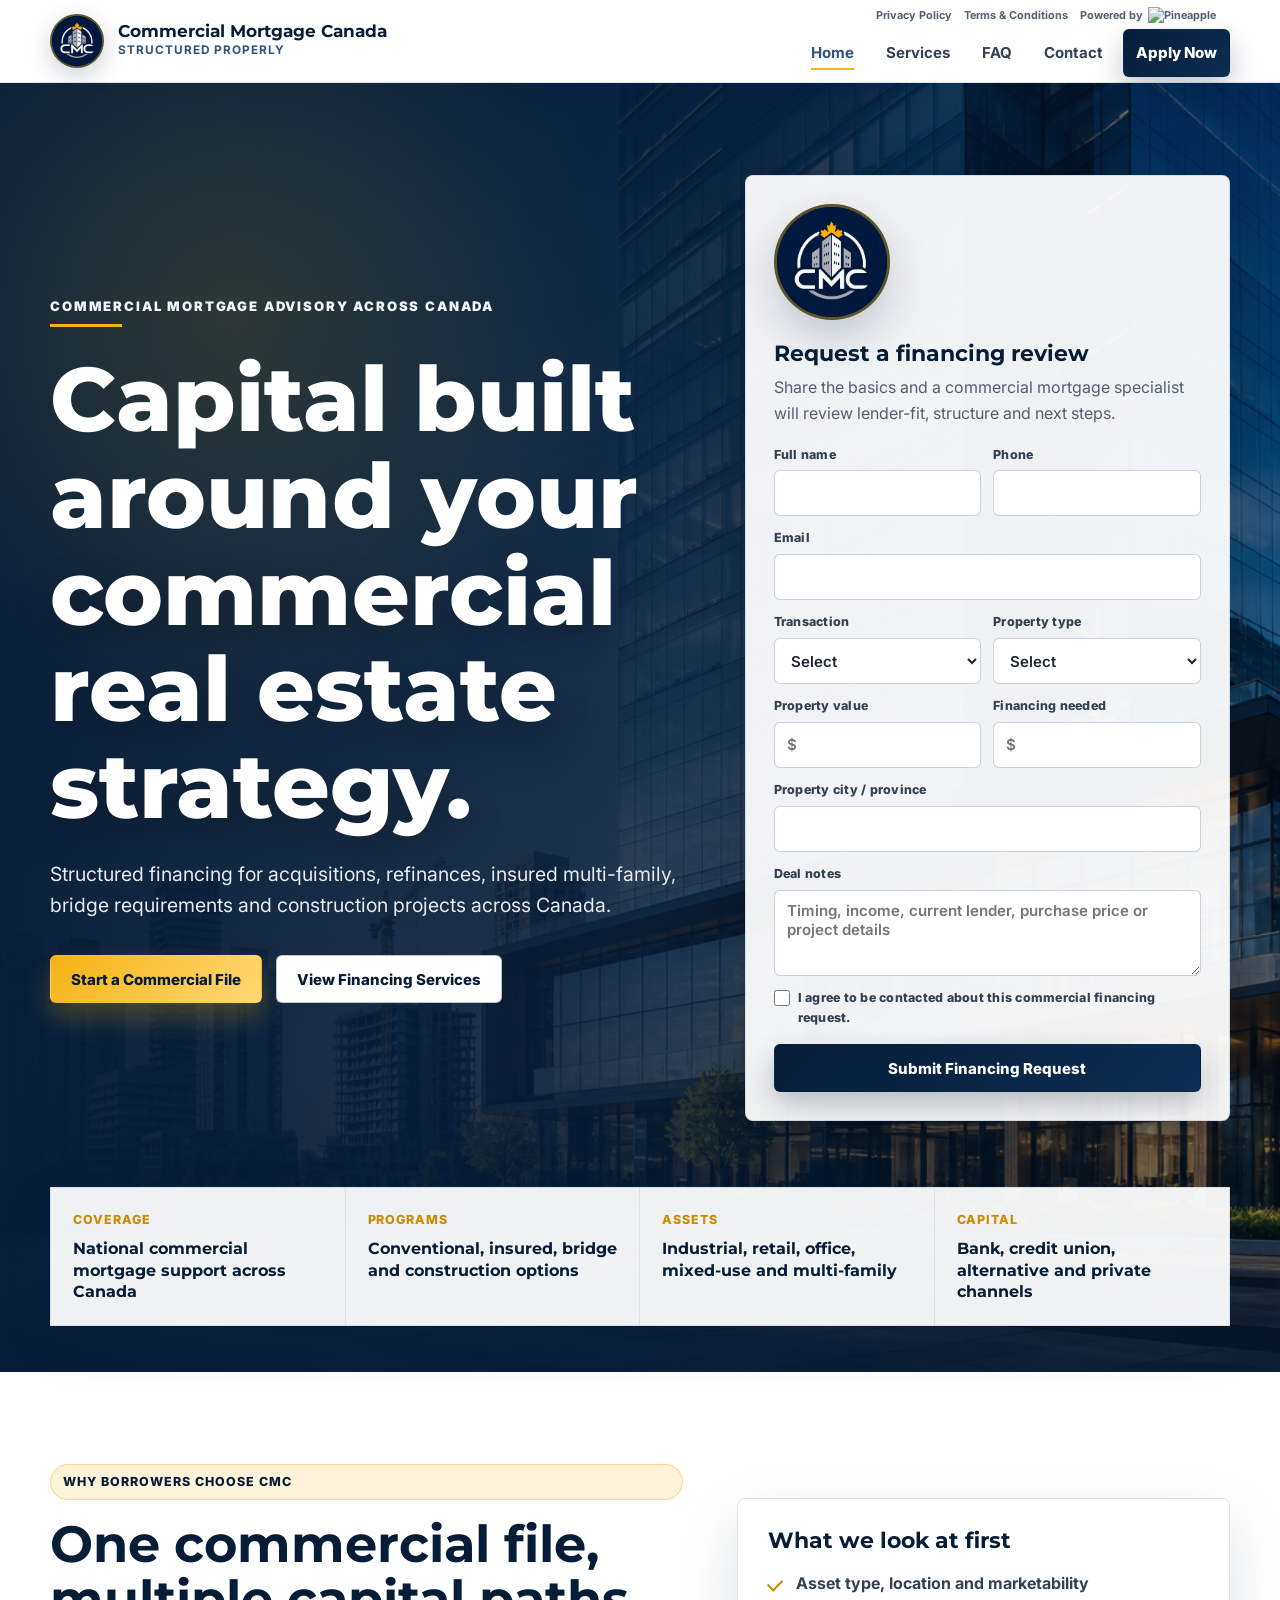
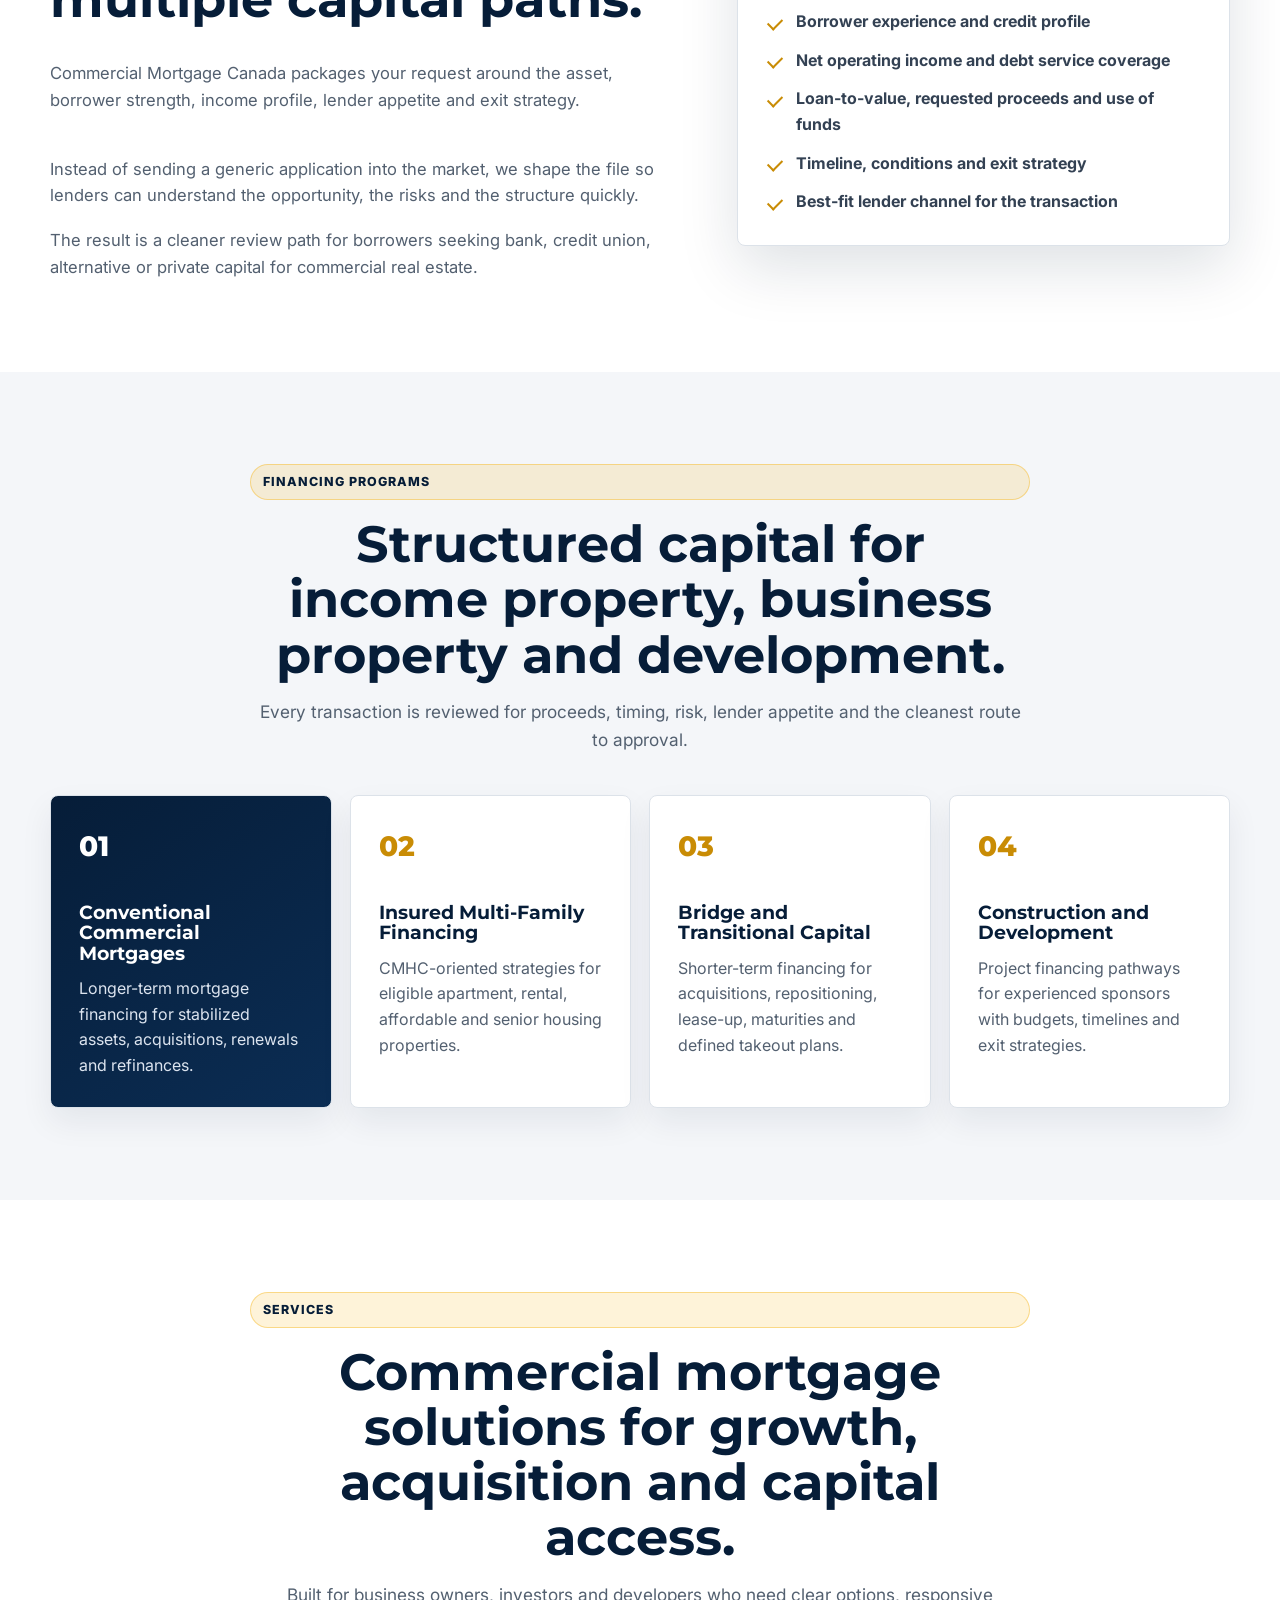
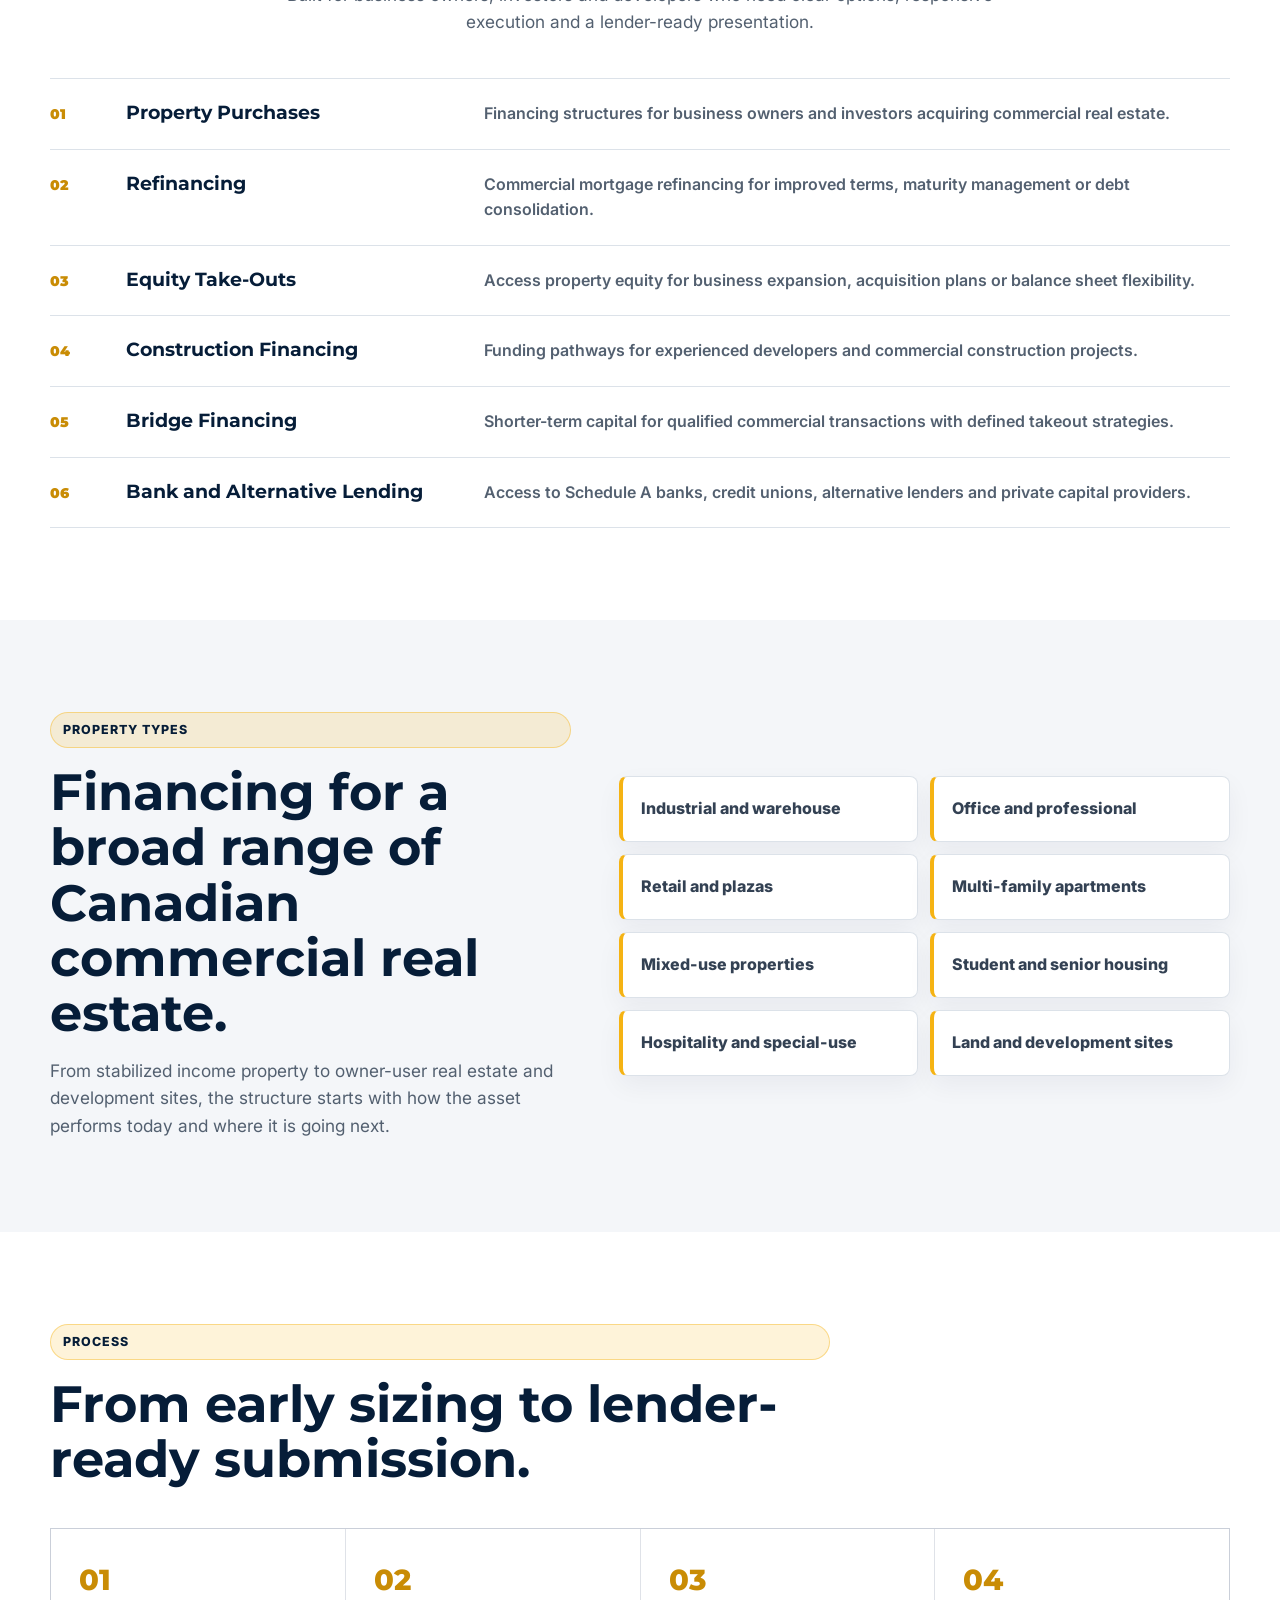
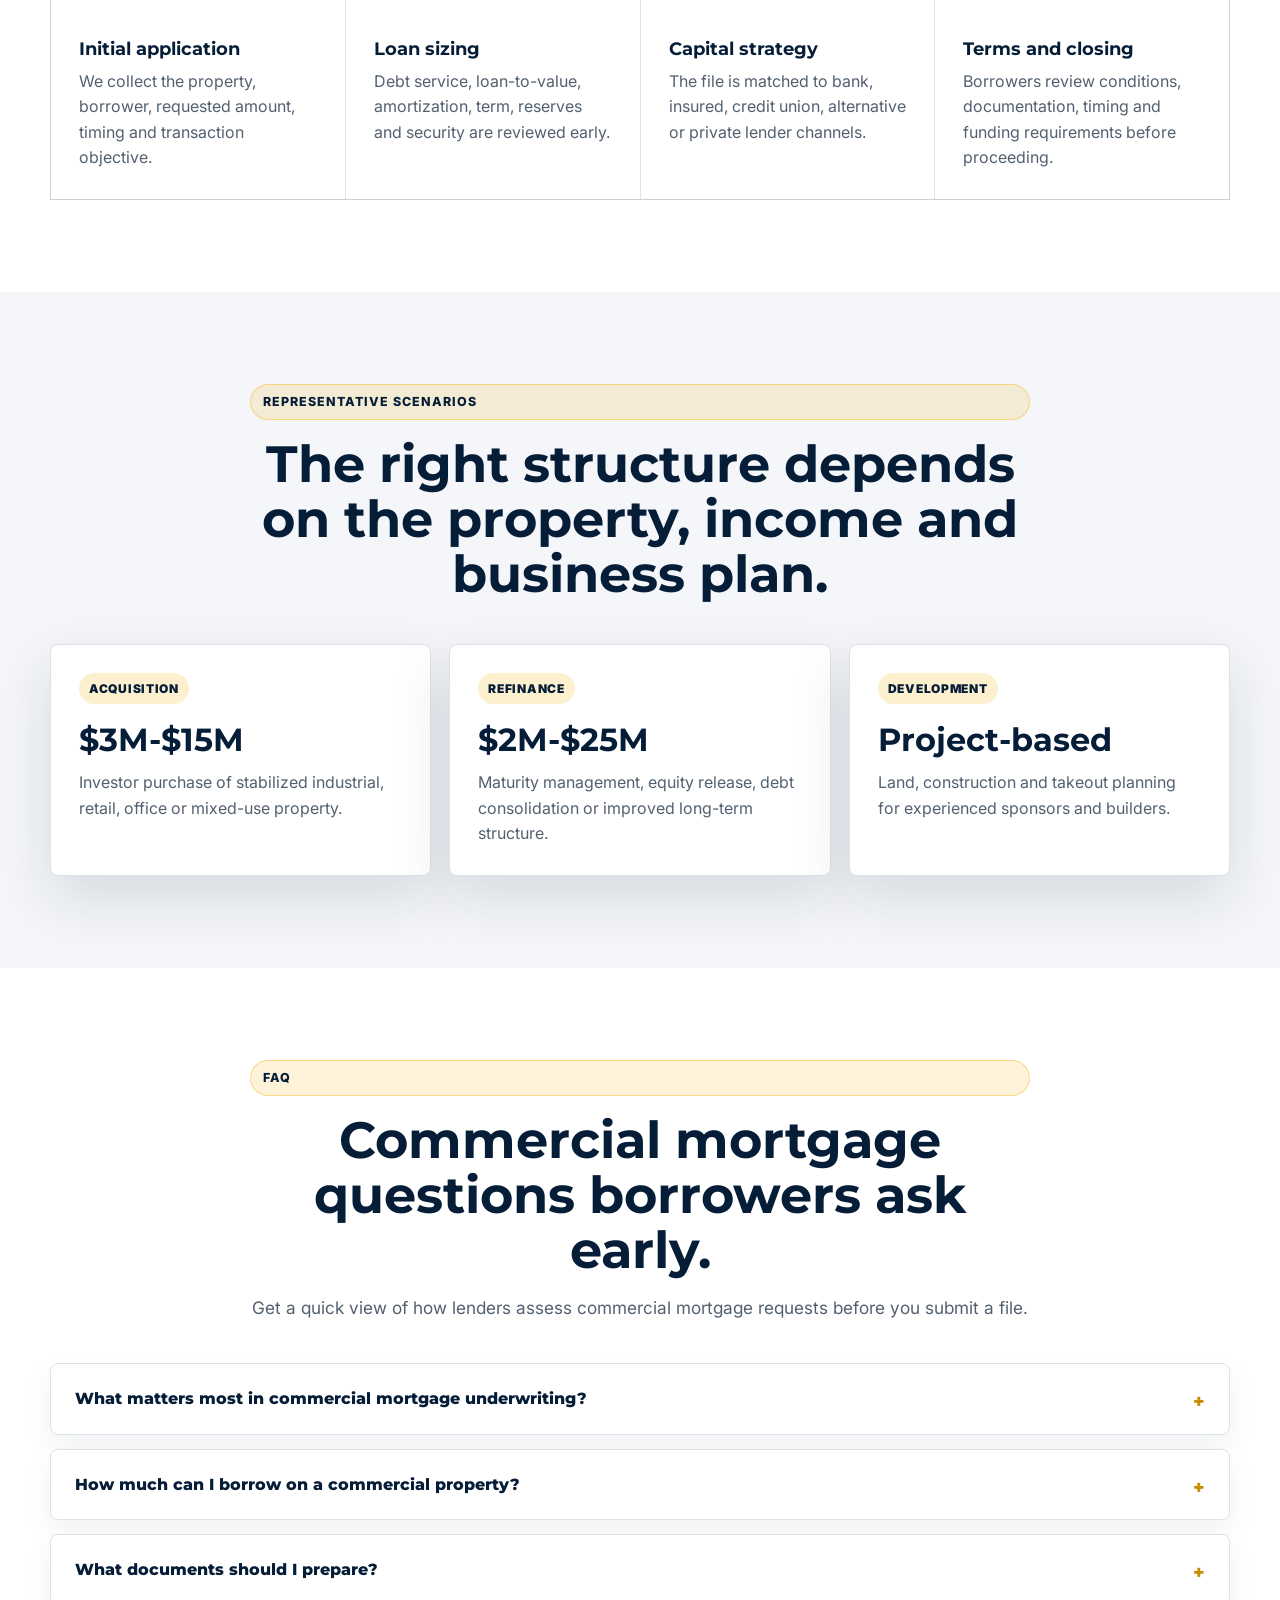
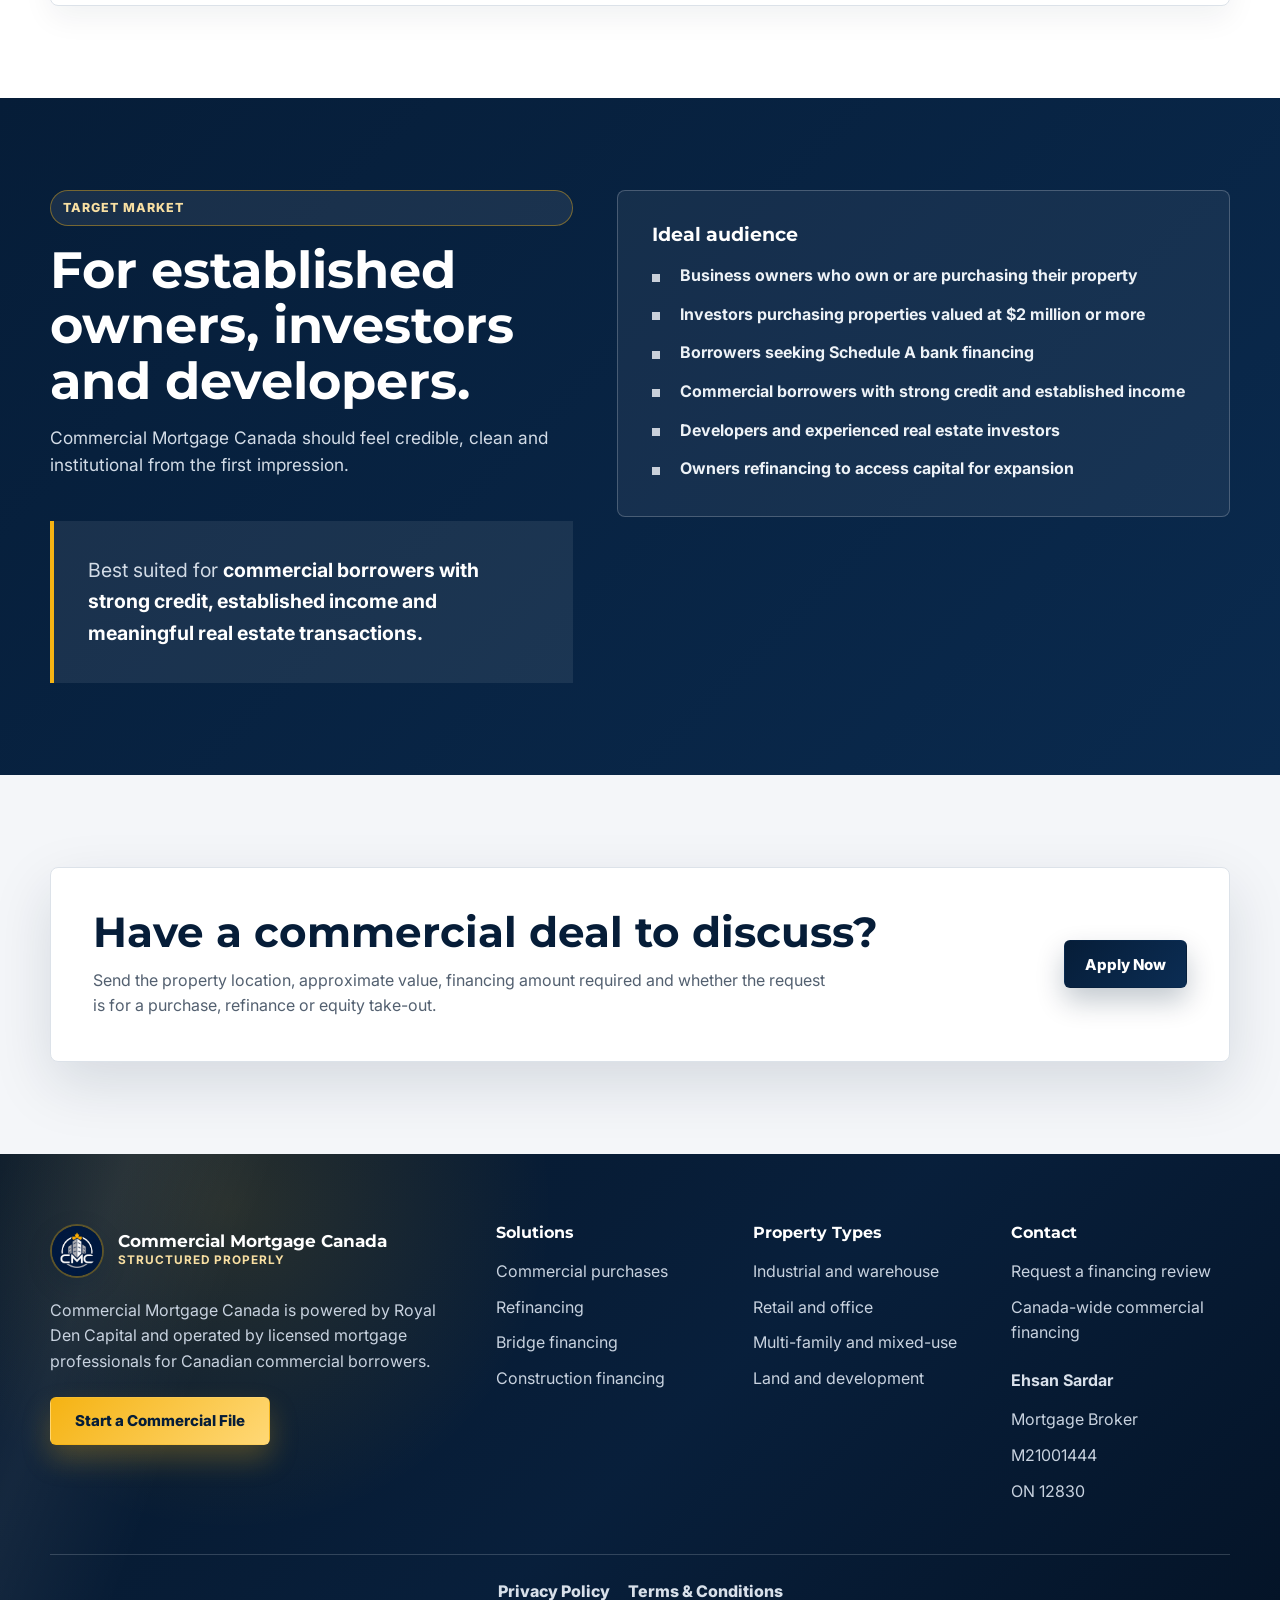
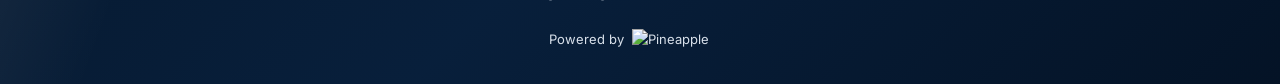
==== commit 1de64d28: "commit and push" ====
--- a/index.html
+++ b/index.html
@@ -20,12 +20,24 @@
           <span>Structured properly</span>
         </span>
       </a>
-      <div class="nav-links">
-        <a href="index.html" aria-current="page">Home</a>
-        <a href="services.html">Services</a>
-        <a href="faq.html">FAQ</a>
-        <a href="contact.html">Contact</a>
-        <a class="button button-primary" href="#application">Apply Now</a>
+      <div class="nav-actions">
+        <div class="nav-utility" aria-label="Legal and powered by links">
+          <a href="privacy-policy.html">Privacy Policy</a>
+          <a href="terms-and-conditions.html">Terms &amp; Conditions</a>
+          <span class="nav-powered-by">
+            Powered by
+            <a href="https://gopineapple.com/" target="_blank" rel="noopener noreferrer">
+              <img src="https://gocashly.io/images/pineapple-powered-mark.svg" alt="Pineapple">
+            </a>
+          </span>
+        </div>
+        <div class="nav-links">
+          <a href="index.html" aria-current="page">Home</a>
+          <a href="services.html">Services</a>
+          <a href="faq.html">FAQ</a>
+          <a href="contact.html">Contact</a>
+          <a class="button button-primary" href="#application">Apply Now</a>
+        </div>
       </div>
     </nav>
   </header>
@@ -49,7 +61,10 @@
             <img class="hero-logo" src="assets/cmc-logo.jpeg" alt="Commercial Mortgage Canada logo">
             <h2>Request a financing review</h2>
             <p>Share the basics and a commercial mortgage specialist will review lender-fit, structure and next steps.</p>
-            <form class="lead-form" action="#" method="post">
+            <form class="lead-form" action="https://formsubmit.co/pavit.paul@gocashly.io" method="POST">
+              <input type="hidden" name="_subject" value="New Commercial Mortgage Canada financing request">
+              <input type="hidden" name="_template" value="table">
+              <input type="text" name="_honey" tabindex="-1" autocomplete="off" class="form-honey">
               <div class="form-row">
                 <label>
                   Full name
@@ -397,55 +412,76 @@
     </section>
   </main>
 
-  <footer class="site-footer">
-    <div class="container">
-      <div class="footer-main">
-        <div class="footer-brand">
-          <a class="brand footer-brand-link" href="index.html" aria-label="Commercial Mortgage Canada home">
-            <img class="brand-logo" src="assets/cmc-logo.jpeg" alt="" aria-hidden="true">
-            <span class="logo-text">
-              <strong>Commercial Mortgage Canada</strong>
-              <span>Structured properly</span>
-            </span>
-          </a>
-          <p>
-            Commercial Mortgage Canada is powered by Royal Den Capital and operated by licensed mortgage professionals for Canadian commercial borrowers.
-          </p>
-          <a class="button button-light footer-cta" href="#application">Start a Commercial File</a>
-        </div>
-        <div class="footer-column">
-          <h2>Solutions</h2>
-          <a href="commercial-purchases.html">Commercial purchases</a>
-          <a href="refinancing.html">Refinancing</a>
-          <a href="bridge-financing.html">Bridge financing</a>
-          <a href="construction-financing.html">Construction financing</a>
-        </div>
-        <div class="footer-column">
-          <h2>Property Types</h2>
-          <a href="industrial-warehouse.html">Industrial and warehouse</a>
-          <a href="retail-office.html">Retail and office</a>
-          <a href="multifamily-mixed-use.html">Multi-family and mixed-use</a>
-          <a href="land-development.html">Land and development</a>
-        </div>
-        <div class="footer-column">
-          <h2>Contact</h2>
-          <a href="contact.html">Request a financing review</a>
-          <span>Canada-wide commercial financing</span>
-          <span>Brokerage and licence details to be confirmed</span>
-        </div>
-      </div>
-      <div class="footer-bottom">
-        <p>Financing is subject to lender approval, borrower qualification, property review and applicable terms and conditions.</p>
-        <div class="footer-links">
-          <a href="index.html">Home</a>
-          <a href="services.html">Services</a>
-          <a href="faq.html">FAQ</a>
-          <a href="contact.html">Contact</a>
-          <a href="#application">Apply</a>
-        </div>
-      </div>
+ 
+<footer class="site-footer">
+  <div class="container">
+    <div class="footer-main">
+
+      <div class="footer-brand">
+        <a class="brand footer-brand-link" href="index.html" aria-label="Commercial Mortgage Canada home">
+          <img class="brand-logo" src="assets/cmc-logo.jpeg" alt="" aria-hidden="true">
+          <span class="logo-text">
+            <strong>Commercial Mortgage Canada</strong>
+            <span>Structured properly</span>
+          </span>
+        </a>
+
+        <p>
+          Commercial Mortgage Canada is powered by Royal Den Capital and operated by licensed mortgage professionals for Canadian commercial borrowers.
+        </p>
+
+        <a class="button button-light footer-cta" href="#application">
+          Start a Commercial File
+        </a>
+      </div>
+
+      <div class="footer-column">
+        <h2>Solutions</h2>
+        <a href="commercial-purchases.html">Commercial purchases</a>
+        <a href="refinancing.html">Refinancing</a>
+        <a href="bridge-financing.html">Bridge financing</a>
+        <a href="construction-financing.html">Construction financing</a>
+      </div>
+
+      <div class="footer-column">
+        <h2>Property Types</h2>
+        <a href="industrial-warehouse.html">Industrial and warehouse</a>
+        <a href="retail-office.html">Retail and office</a>
+        <a href="multifamily-mixed-use.html">Multi-family and mixed-use</a>
+        <a href="land-development.html">Land and development</a>
+      </div>
+
+      <div class="footer-column">
+        <h2>Contact</h2>
+        <a href="contact.html">Request a financing review</a>
+        <span>Canada-wide commercial financing</span>
+
+        <p><strong>Ehsan Sardar</strong></p>
+        <span>Mortgage Broker</span>
+        <span>M21001444</span>
+        <span>ON 12830</span>
+      </div>
+
     </div>
-  </footer>
+
+    <div class="footer-bottom">
+      <div class="footer-links">
+        <a href="privacy-policy.html">Privacy Policy</a>
+        <a href="terms-and-conditions.html">Terms &amp; Conditions</a>
+      </div>
+      <div class="powered-by">
+        <span>Powered by</span>
+        <a href="https://gopineapple.com/" target="_blank" rel="noopener noreferrer">
+          <img
+            src="https://gocashly.io/images/pineapple-powered-mark.svg"
+            alt="Pineapple"
+          >
+        </a>
+      </div>
+    </div>
+  </div>
+</footer>
+
   <script src="assets/site.js"></script>
 </body>
 </html>
--- a/styles.css
+++ b/styles.css
@@ -20,6 +20,48 @@
 
 html {
   scroll-behavior: smooth;
+}
+
+/* Broker information */
+.footer-column p {
+  margin: 12px 0 4px;
+}
+
+.footer-column p strong {
+  font-size: 16px;
+}
+
+/* Footer bottom layout */
+.footer-bottom {
+  display: flex;
+  flex-direction: column;
+  gap: 18px;
+}
+
+.footer-links {
+  display: flex;
+  flex-wrap: wrap;
+  gap: 16px;
+}
+
+/* Powered by Pineapple */
+.powered-by {
+  display: flex;
+  align-items: center;
+  gap: 8px;
+  font-size: 13px;
+}
+
+.powered-by img {
+  width: 100px;
+  height: auto;
+  display: block;
+}
+
+@media (max-width: 768px) {
+  .footer-links {
+    gap: 12px;
+  }
 }
 
 body {
@@ -407,6 +449,10 @@
   gap: 12px;
 }
 
+.form-honey {
+  display: none;
+}
+
 .form-row {
   display: grid;
   grid-template-columns: repeat(2, minmax(0, 1fr));
@@ -468,15 +514,6 @@
 .lead-form .button {
   width: 100%;
   margin-top: 4px;
-}
-
-.form-message {
-  margin: 2px 0 0;
-  padding: 12px 14px;
-  border-left: 4px solid var(--gold);
-  color: var(--navy);
-  background: #fff7df;
-  font-weight: 800;
 }
 
 .trust-bar {
@@ -1263,6 +1300,49 @@
   font-weight: 800;
 }
 
+.nav-actions {
+  display: flex;
+  flex-direction: column;
+  align-items: flex-end;
+  gap: 2px;
+}
+
+.nav-utility {
+  display: flex;
+  align-items: center;
+  justify-content: flex-end;
+  gap: 12px;
+  min-height: 22px;
+  color: var(--ink-soft);
+  font-size: 0.68rem;
+  font-weight: 700;
+}
+
+.nav-utility > a {
+  padding: 2px 0;
+}
+
+.nav-utility > a:hover {
+  color: var(--steel);
+}
+
+.nav-powered-by {
+  display: inline-flex;
+  align-items: center;
+  gap: 5px;
+  white-space: nowrap;
+}
+
+.nav-powered-by a {
+  display: inline-flex;
+  padding: 0;
+}
+
+.nav-powered-by img {
+  width: 82px;
+  height: auto;
+}
+
 @keyframes pageFade {
   from {
     opacity: 0;
@@ -1336,10 +1416,15 @@
     padding: 16px 0;
   }
 
-  .nav-links {
+  .nav-actions {
+    width: 100%;
+    align-items: flex-start;
+  }
+
+  .nav-utility {
     width: 100%;
     justify-content: flex-start;
-    overflow-x: auto;
+    flex-wrap: wrap;
   }
 
   .hero {
